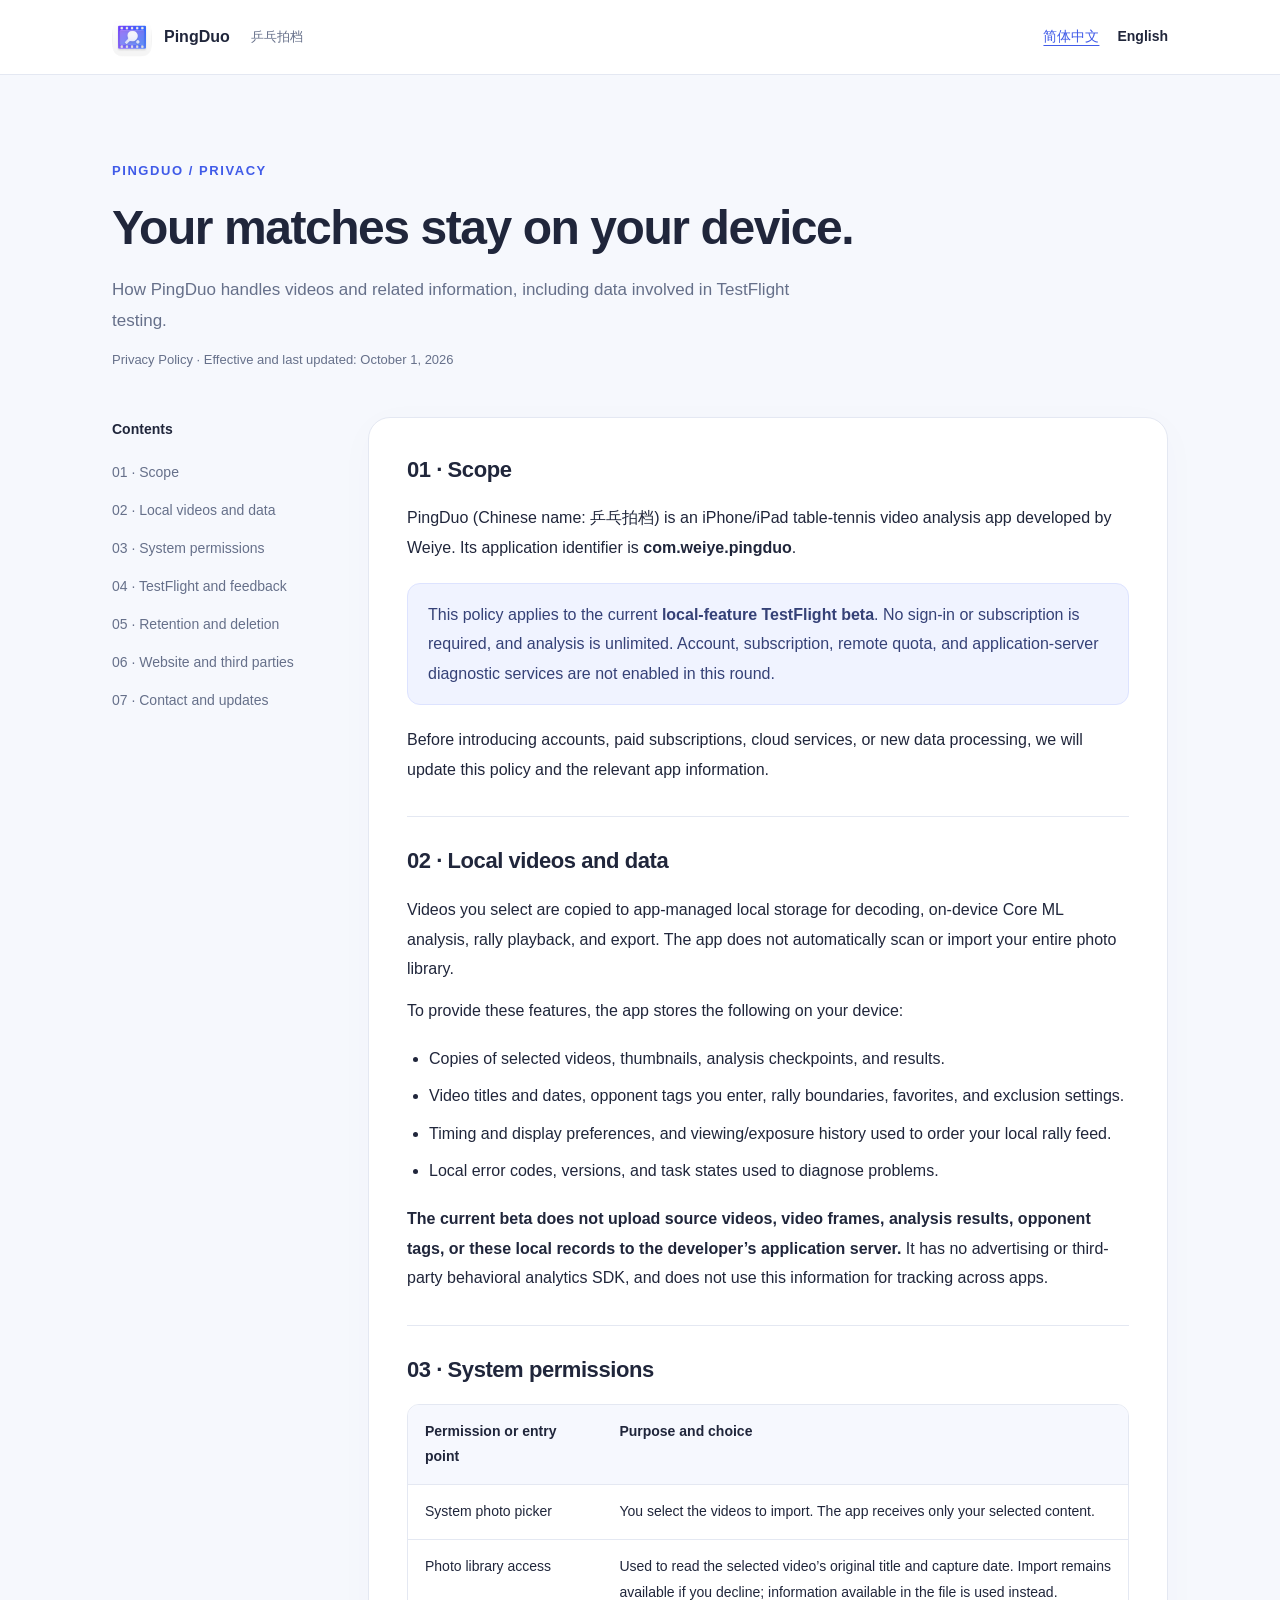
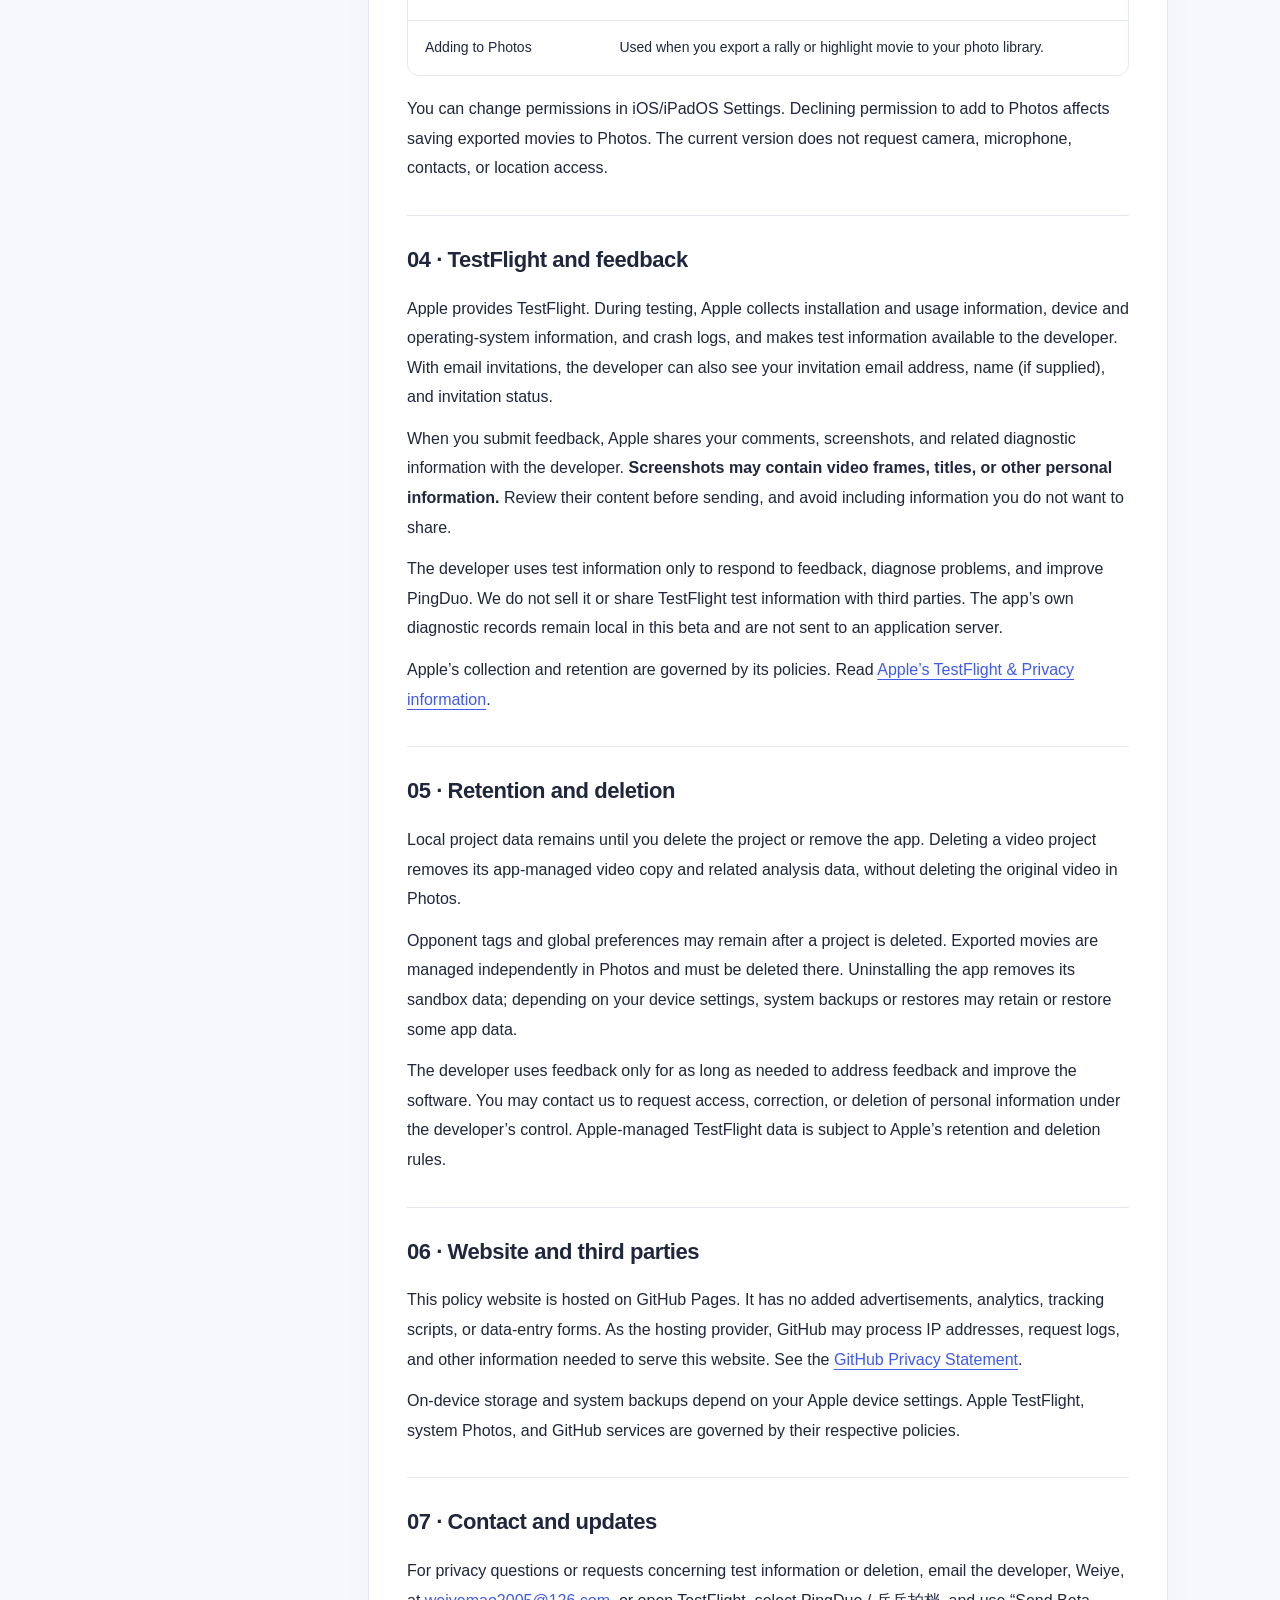
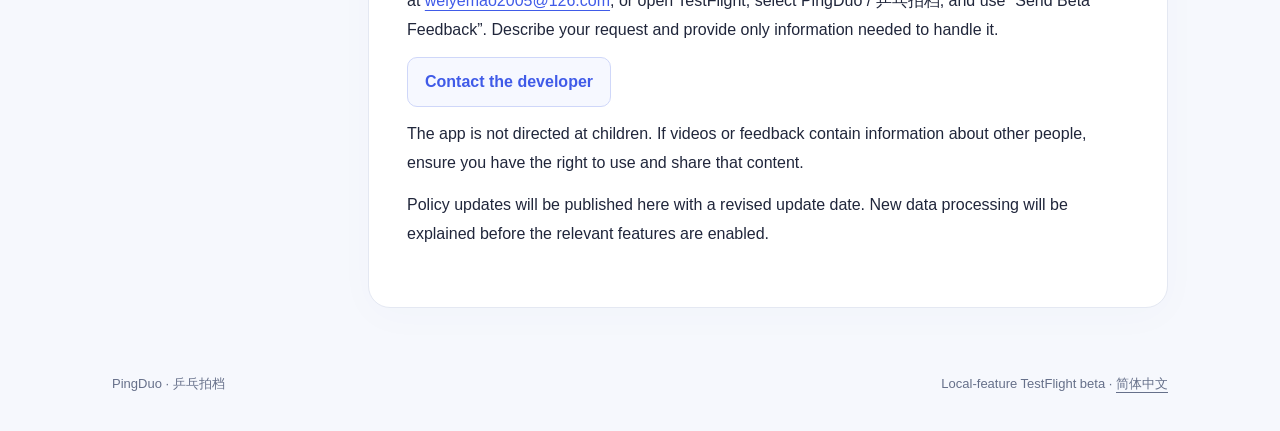
==== en/index.html @ e429b29c "Publish PingDuo privacy policy for the local TestFlight beta" ====
<!doctype html>
<html lang="en">
<head><meta charset="utf-8"><meta name="viewport" content="width=device-width,initial-scale=1"><title>Privacy Policy · PingDuo</title><meta name="description" content="How PingDuo handles local videos, photo permissions, TestFlight feedback, and your data."><link rel="stylesheet" href="../styles.css"><link rel="icon" href="../assets/app-icon.png"><link rel="alternate" hreflang="zh-Hans" href="../"><link rel="alternate" hreflang="en" href="./"></head>
<body>
<header><div class="header-inner"><a class="brand" href="./"><img src="../assets/app-icon.png" alt="" width="40" height="40">PingDuo <small>乒乓拍档</small></a><nav aria-label="Language"><a href="../" lang="zh-Hans">简体中文</a><a href="./" lang="en" aria-current="page">English</a></nav></div></header>
<main><div class="intro"><span class="eyebrow">PINGDUO / PRIVACY</span><h1>Your matches stay on your device.</h1><p>How PingDuo handles videos and related information, including data involved in TestFlight testing.</p><div class="dates">Privacy Policy · Effective and last updated: October 1, 2026</div></div>
<div class="layout"><aside class="contents" aria-label="Contents"><strong>Contents</strong><div><a href="#scope">01 · Scope</a><a href="#local">02 · Local videos and data</a><a href="#permissions">03 · System permissions</a><a href="#testflight">04 · TestFlight and feedback</a><a href="#retention">05 · Retention and deletion</a><a href="#website">06 · Website and third parties</a><a href="#contact">07 · Contact and updates</a></div></aside>
<article aria-label="Privacy policy">
<section id="scope"><h2>01 · Scope</h2><p>PingDuo (Chinese name: 乒乓拍档) is an iPhone/iPad table-tennis video analysis app developed by Weiye. Its application identifier is <strong>com.weiye.pingduo</strong>.</p><div class="note"><p>This policy applies to the current <strong>local-feature TestFlight beta</strong>. No sign-in or subscription is required, and analysis is unlimited. Account, subscription, remote quota, and application-server diagnostic services are not enabled in this round.</p></div><p>Before introducing accounts, paid subscriptions, cloud services, or new data processing, we will update this policy and the relevant app information.</p></section>
<section id="local"><h2>02 · Local videos and data</h2><p>Videos you select are copied to app-managed local storage for decoding, on-device Core ML analysis, rally playback, and export. The app does not automatically scan or import your entire photo library.</p><p>To provide these features, the app stores the following on your device:</p><ul><li>Copies of selected videos, thumbnails, analysis checkpoints, and results.</li><li>Video titles and dates, opponent tags you enter, rally boundaries, favorites, and exclusion settings.</li><li>Timing and display preferences, and viewing/exposure history used to order your local rally feed.</li><li>Local error codes, versions, and task states used to diagnose problems.</li></ul><p><strong>The current beta does not upload source videos, video frames, analysis results, opponent tags, or these local records to the developer’s application server.</strong> It has no advertising or third-party behavioral analytics SDK, and does not use this information for tracking across apps.</p></section>
<section id="permissions"><h2>03 · System permissions</h2><div class="table-wrap"><table><thead><tr><th>Permission or entry point</th><th>Purpose and choice</th></tr></thead><tbody><tr><td>System photo picker</td><td>You select the videos to import. The app receives only your selected content.</td></tr><tr><td>Photo library access</td><td>Used to read the selected video’s original title and capture date. Import remains available if you decline; information available in the file is used instead.</td></tr><tr><td>Adding to Photos</td><td>Used when you export a rally or highlight movie to your photo library.</td></tr></tbody></table></div><p>You can change permissions in iOS/iPadOS Settings. Declining permission to add to Photos affects saving exported movies to Photos. The current version does not request camera, microphone, contacts, or location access.</p></section>
<section id="testflight"><h2>04 · TestFlight and feedback</h2><p>Apple provides TestFlight. During testing, Apple collects installation and usage information, device and operating-system information, and crash logs, and makes test information available to the developer. With email invitations, the developer can also see your invitation email address, name (if supplied), and invitation status.</p><p>When you submit feedback, Apple shares your comments, screenshots, and related diagnostic information with the developer. <strong>Screenshots may contain video frames, titles, or other personal information.</strong> Review their content before sending, and avoid including information you do not want to share.</p><p>The developer uses test information only to respond to feedback, diagnose problems, and improve PingDuo. We do not sell it or share TestFlight test information with third parties. The app’s own diagnostic records remain local in this beta and are not sent to an application server.</p><p>Apple’s collection and retention are governed by its policies. Read <a href="https://www.apple.com/legal/privacy/data/en/test-flight/">Apple’s TestFlight &amp; Privacy information</a>.</p></section>
<section id="retention"><h2>05 · Retention and deletion</h2><p>Local project data remains until you delete the project or remove the app. Deleting a video project removes its app-managed video copy and related analysis data, without deleting the original video in Photos.</p><p>Opponent tags and global preferences may remain after a project is deleted. Exported movies are managed independently in Photos and must be deleted there. Uninstalling the app removes its sandbox data; depending on your device settings, system backups or restores may retain or restore some app data.</p><p>The developer uses feedback only for as long as needed to address feedback and improve the software. You may contact us to request access, correction, or deletion of personal information under the developer’s control. Apple-managed TestFlight data is subject to Apple’s retention and deletion rules.</p></section>
<section id="website"><h2>06 · Website and third parties</h2><p>This policy website is hosted on GitHub Pages. It has no added advertisements, analytics, tracking scripts, or data-entry forms. As the hosting provider, GitHub may process IP addresses, request logs, and other information needed to serve this website. See the <a href="https://docs.github.com/en/site-policy/privacy-policies/github-general-privacy-statement">GitHub Privacy Statement</a>.</p><p>On-device storage and system backups depend on your Apple device settings. Apple TestFlight, system Photos, and GitHub services are governed by their respective policies.</p></section>
<section id="contact"><h2>07 · Contact and updates</h2><p>For privacy questions or requests concerning test information or deletion, email the developer, Weiye, at <a href="mailto:weiyemao2005@126.com">weiyemao2005@126.com</a>, or open TestFlight, select PingDuo / 乒乓拍档, and use “Send Beta Feedback”. Describe your request and provide only information needed to handle it.</p><a class="contact" href="mailto:weiyemao2005@126.com">Contact the developer</a><p>The app is not directed at children. If videos or feedback contain information about other people, ensure you have the right to use and share that content.</p><p>Policy updates will be published here with a revised update date. New data processing will be explained before the relevant features are enabled.</p></section>
</article></div></main>
<footer><span>PingDuo · 乒乓拍档</span><span>Local-feature TestFlight beta · <a href="../">简体中文</a></span></footer>
</body></html>
---- styles.css ----
:root{color-scheme:light;--ink:#20263b;--muted:#66708a;--line:#e4e8f2;--blue:#405be8;--purple:#7948e7;--paper:#fff;--bg:#f6f8fd}
*{box-sizing:border-box}html{scroll-behavior:smooth;scroll-padding-top:100px}body{margin:0;color:var(--ink);background:var(--bg);font:16px/1.85 -apple-system,BlinkMacSystemFont,"Segoe UI","PingFang SC","Microsoft YaHei",sans-serif}a{color:var(--blue);text-underline-offset:4px}a:hover{color:var(--purple)}a:focus-visible{outline:3px solid #8b9cff;outline-offset:5px;border-radius:3px}header{background:#ffffffeb;border-bottom:1px solid var(--line);position:sticky;top:0;z-index:2;backdrop-filter:blur(14px)}.header-inner{max-width:1120px;margin:auto;padding:17px 32px;display:flex;justify-content:space-between;align-items:center;gap:20px}.brand{display:flex;align-items:center;gap:12px;color:var(--ink);text-decoration:none;font-weight:700}.brand img{width:40px;height:40px;border-radius:10px}.brand small{font-weight:500;color:var(--muted);margin-left:9px}nav{display:flex;gap:18px;font-size:14px}nav [aria-current]{font-weight:700;color:var(--ink);text-decoration:none}main{max-width:1120px;margin:auto;padding:48px 32px 64px}.intro{padding:32px 0 44px;max-width:820px}.eyebrow{color:var(--blue);font-weight:650;font-size:13px;letter-spacing:.12em}.intro h1{font-size:clamp(32px,5vw,48px);line-height:1.25;letter-spacing:-.03em;margin:13px 0 16px}.intro p{color:var(--muted);max-width:680px;font-size:17px}.dates{font-size:13px;color:var(--muted)}.layout{display:grid;grid-template-columns:210px minmax(0,1fr);gap:46px;align-items:start}.contents{position:sticky;top:105px;font-size:14px}.contents strong{display:block;margin-bottom:12px}.contents a{display:block;color:var(--muted);text-decoration:none;padding:6px 0}.contents a:hover{color:var(--blue)}article{background:var(--paper);border:1px solid var(--line);border-radius:22px;padding:8px 38px 26px;box-shadow:0 8px 40px #2d427306}section{padding:29px 0 20px;border-bottom:1px solid var(--line)}section:last-child{border-bottom:0}h2{font-size:22px;line-height:1.4;letter-spacing:-.02em;margin:0 0 18px}p{margin:12px 0}ul{padding-left:22px;margin:14px 0}li{padding:4px 0}strong{font-weight:650}.note{background:#f0f3ff;border:1px solid #dde3ff;border-radius:13px;padding:16px 20px;margin:20px 0;color:#354177}.note p{margin:0}.table-wrap{overflow:auto;border:1px solid var(--line);border-radius:12px;margin:18px 0}table{width:100%;border-collapse:collapse;font-size:14px;min-width:440px}th,td{text-align:left;padding:14px 17px;vertical-align:top;border-bottom:1px solid var(--line)}th{background:#f6f8fe;font-weight:650}tr:last-child td{border-bottom:0}th:first-child,td:first-child{width:27%}.subtle{color:var(--muted);font-size:14px}.contact{display:inline-block;text-decoration:none;border:1px solid #cfd7f9;padding:9px 17px;border-radius:10px;font-weight:600;background:#f6f8ff}footer{max-width:1120px;margin:auto;padding:0 32px 35px;font-size:13px;color:var(--muted);display:flex;justify-content:space-between;gap:16px}footer a{color:var(--muted)}@media(max-width:800px){.layout{grid-template-columns:1fr;gap:22px}.contents{position:static;border-top:1px solid var(--line);padding-top:18px}.contents div{display:flex;flex-wrap:wrap;gap:2px 20px}.contents a{font-size:13px}.intro{padding:13px 0 26px}main{padding-top:30px}article{padding:4px 25px 20px}}@media(max-width:480px){.header-inner{padding:13px 20px}.brand{gap:9px;font-size:15px}.brand small{display:none}.brand img{width:34px;height:34px}nav{gap:12px;font-size:13px}main{padding:28px 20px 40px}article{border-radius:16px;padding:2px 20px 20px}h2{font-size:20px}.intro p{font-size:16px}.note{padding:14px 16px}footer{padding:0 20px 30px;flex-direction:column;gap:4px}}@media(prefers-reduced-motion:reduce){html{scroll-behavior:auto}}
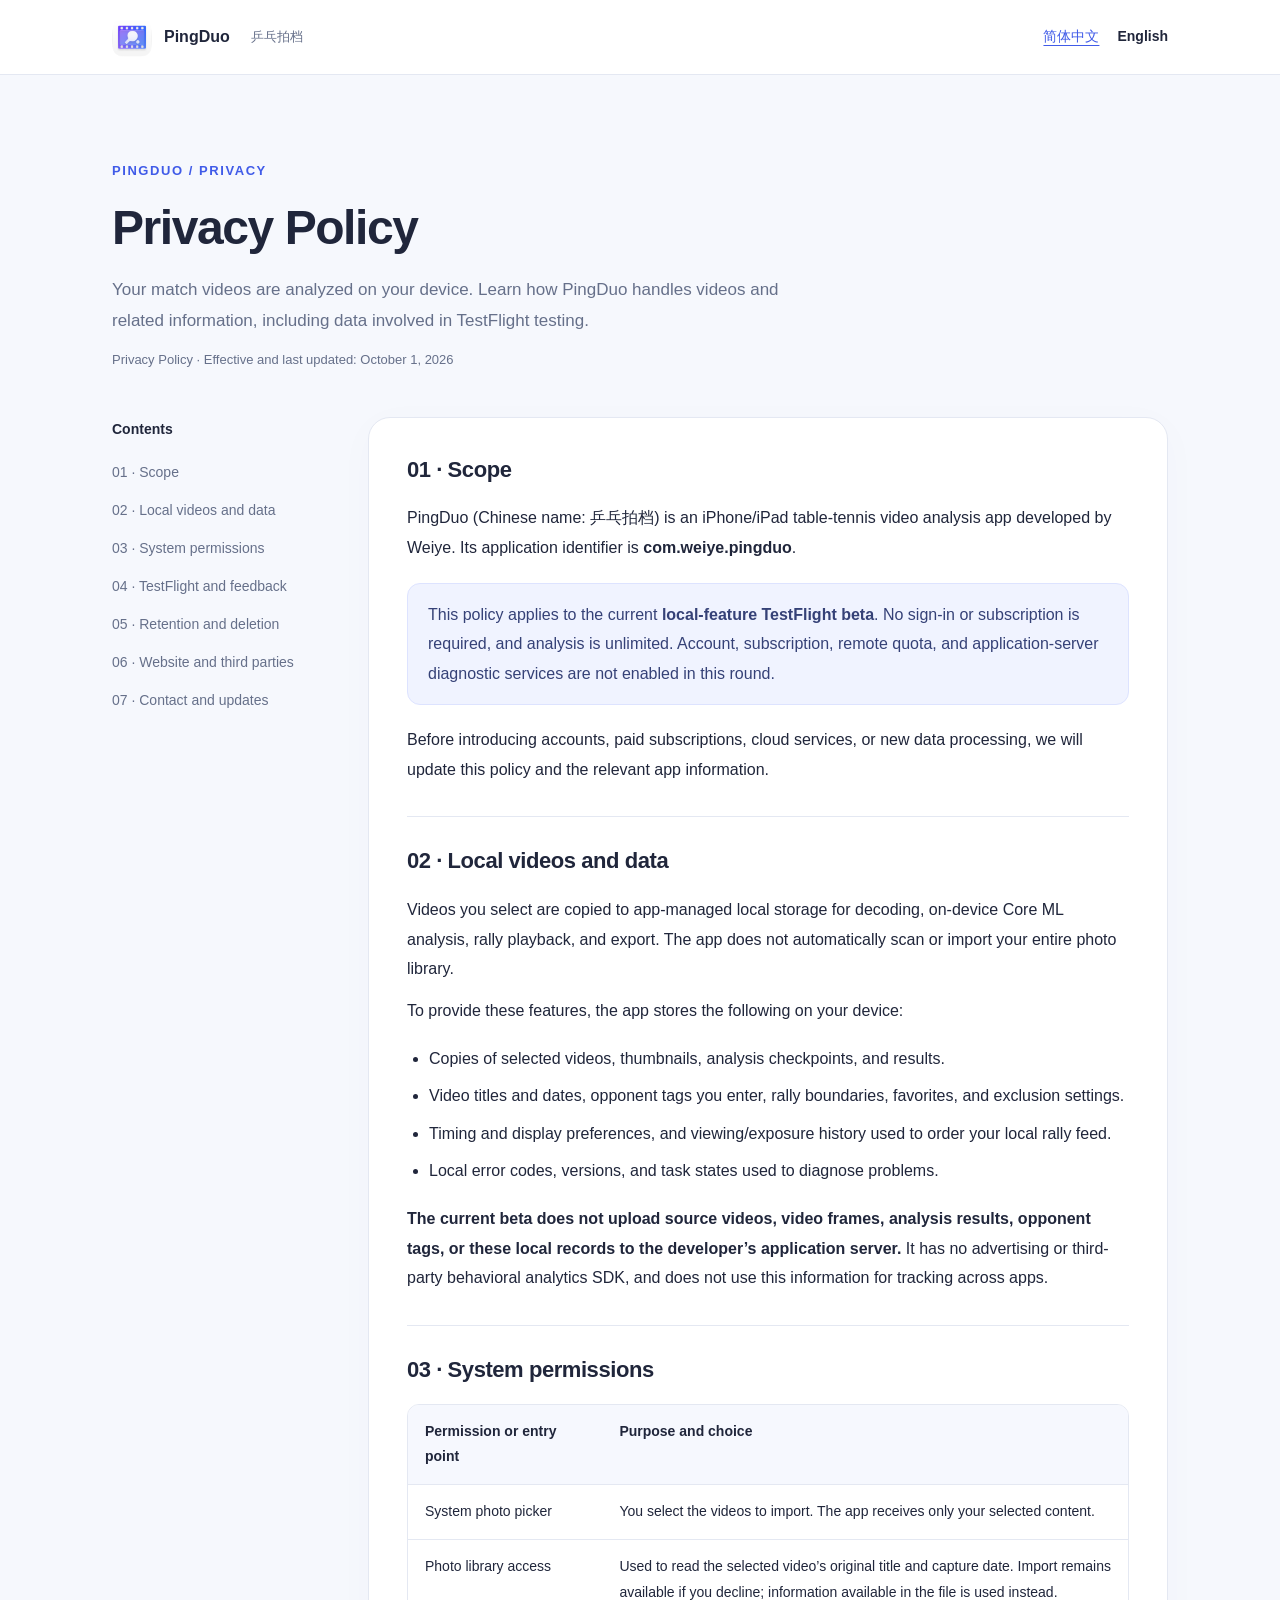
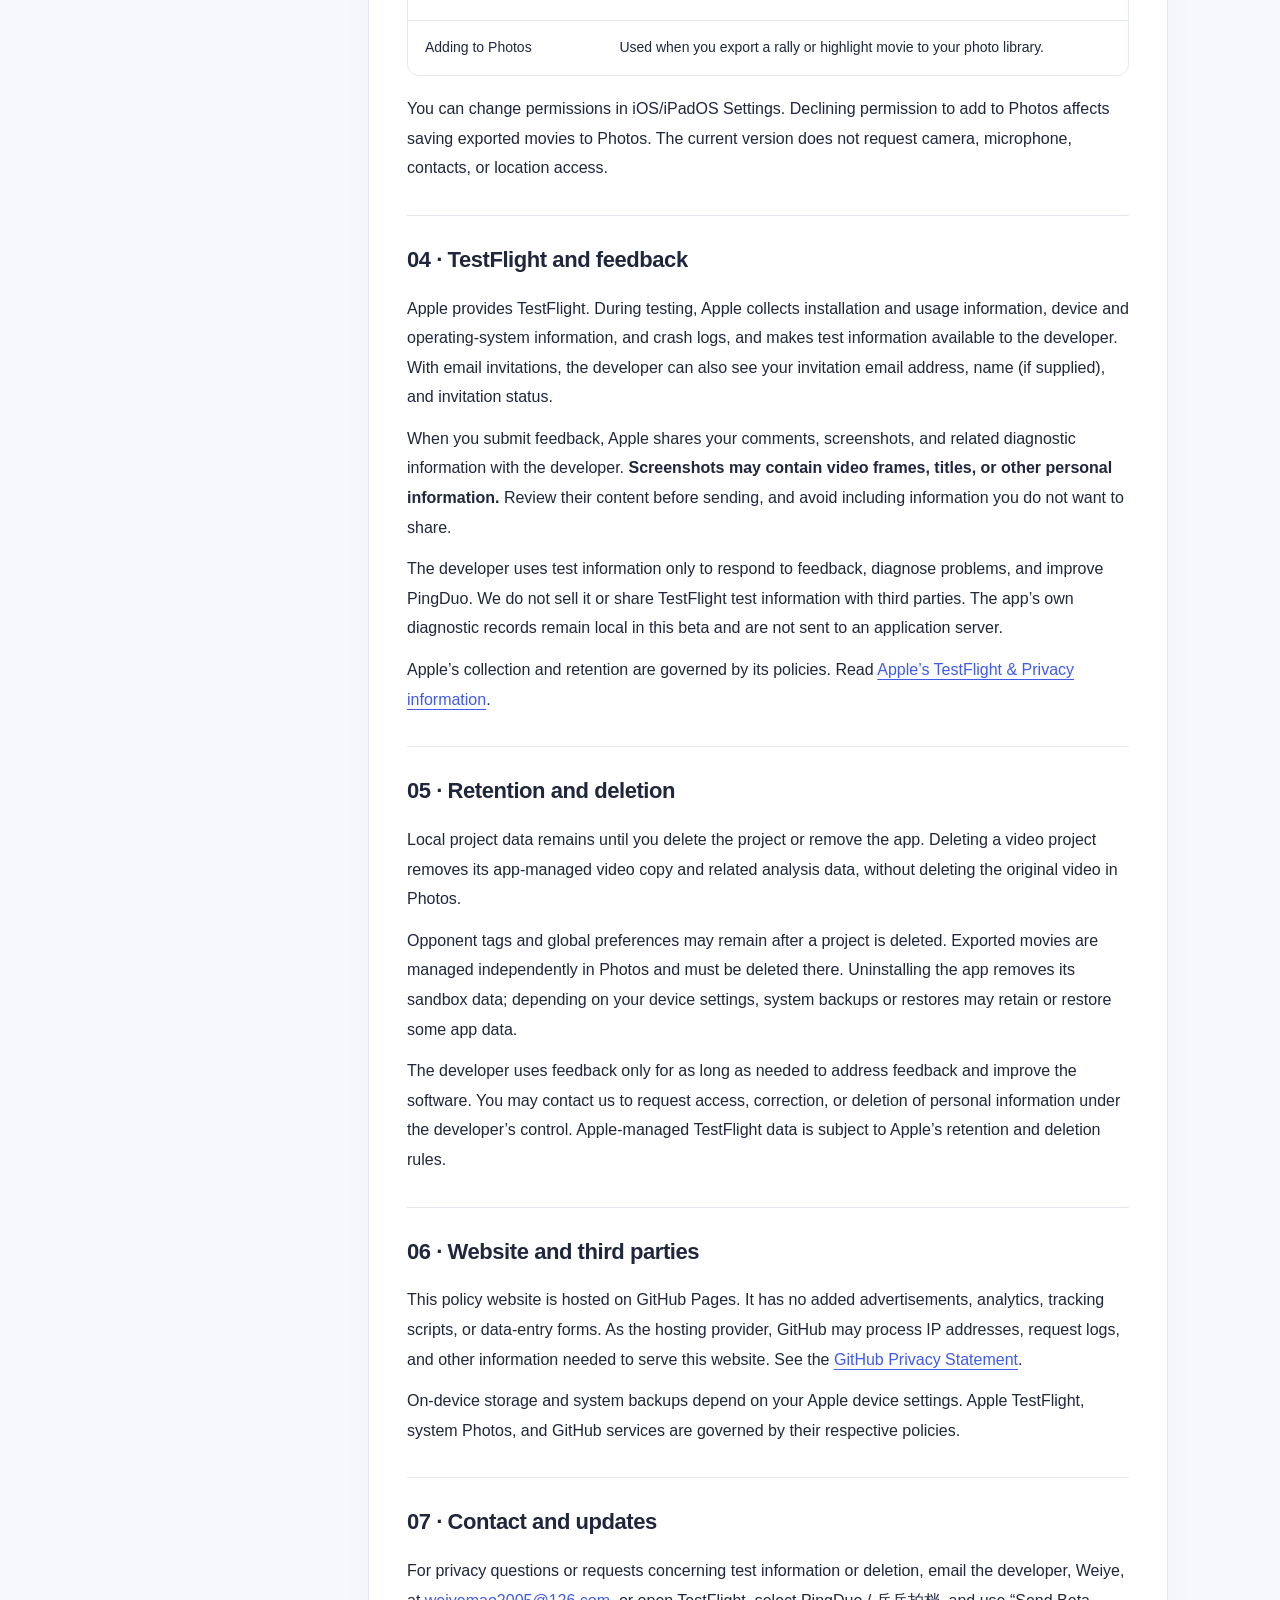
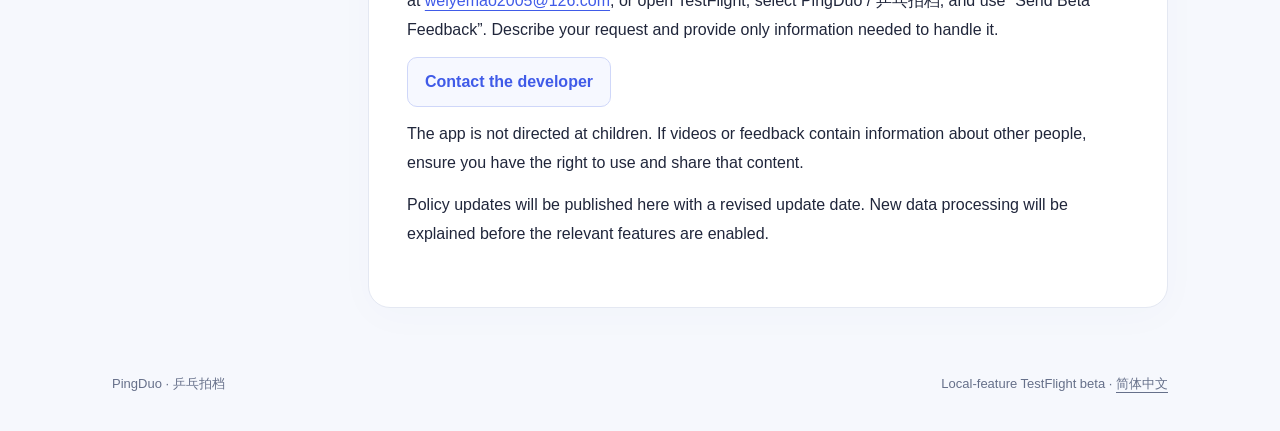
==== commit 717d3f0c: "Make privacy policy headings explicit in both languages" ====
--- a/en/index.html
+++ b/en/index.html
@@ -3,7 +3,7 @@
 <head><meta charset="utf-8"><meta name="viewport" content="width=device-width,initial-scale=1"><title>Privacy Policy · PingDuo</title><meta name="description" content="How PingDuo handles local videos, photo permissions, TestFlight feedback, and your data."><link rel="stylesheet" href="../styles.css"><link rel="icon" href="../assets/app-icon.png"><link rel="alternate" hreflang="zh-Hans" href="../"><link rel="alternate" hreflang="en" href="./"></head>
 <body>
 <header><div class="header-inner"><a class="brand" href="./"><img src="../assets/app-icon.png" alt="" width="40" height="40">PingDuo <small>乒乓拍档</small></a><nav aria-label="Language"><a href="../" lang="zh-Hans">简体中文</a><a href="./" lang="en" aria-current="page">English</a></nav></div></header>
-<main><div class="intro"><span class="eyebrow">PINGDUO / PRIVACY</span><h1>Your matches stay on your device.</h1><p>How PingDuo handles videos and related information, including data involved in TestFlight testing.</p><div class="dates">Privacy Policy · Effective and last updated: October 1, 2026</div></div>
+<main><div class="intro"><span class="eyebrow">PINGDUO / PRIVACY</span><h1>Privacy Policy</h1><p>Your match videos are analyzed on your device. Learn how PingDuo handles videos and related information, including data involved in TestFlight testing.</p><div class="dates">Privacy Policy · Effective and last updated: October 1, 2026</div></div>
 <div class="layout"><aside class="contents" aria-label="Contents"><strong>Contents</strong><div><a href="#scope">01 · Scope</a><a href="#local">02 · Local videos and data</a><a href="#permissions">03 · System permissions</a><a href="#testflight">04 · TestFlight and feedback</a><a href="#retention">05 · Retention and deletion</a><a href="#website">06 · Website and third parties</a><a href="#contact">07 · Contact and updates</a></div></aside>
 <article aria-label="Privacy policy">
 <section id="scope"><h2>01 · Scope</h2><p>PingDuo (Chinese name: 乒乓拍档) is an iPhone/iPad table-tennis video analysis app developed by Weiye. Its application identifier is <strong>com.weiye.pingduo</strong>.</p><div class="note"><p>This policy applies to the current <strong>local-feature TestFlight beta</strong>. No sign-in or subscription is required, and analysis is unlimited. Account, subscription, remote quota, and application-server diagnostic services are not enabled in this round.</p></div><p>Before introducing accounts, paid subscriptions, cloud services, or new data processing, we will update this policy and the relevant app information.</p></section>
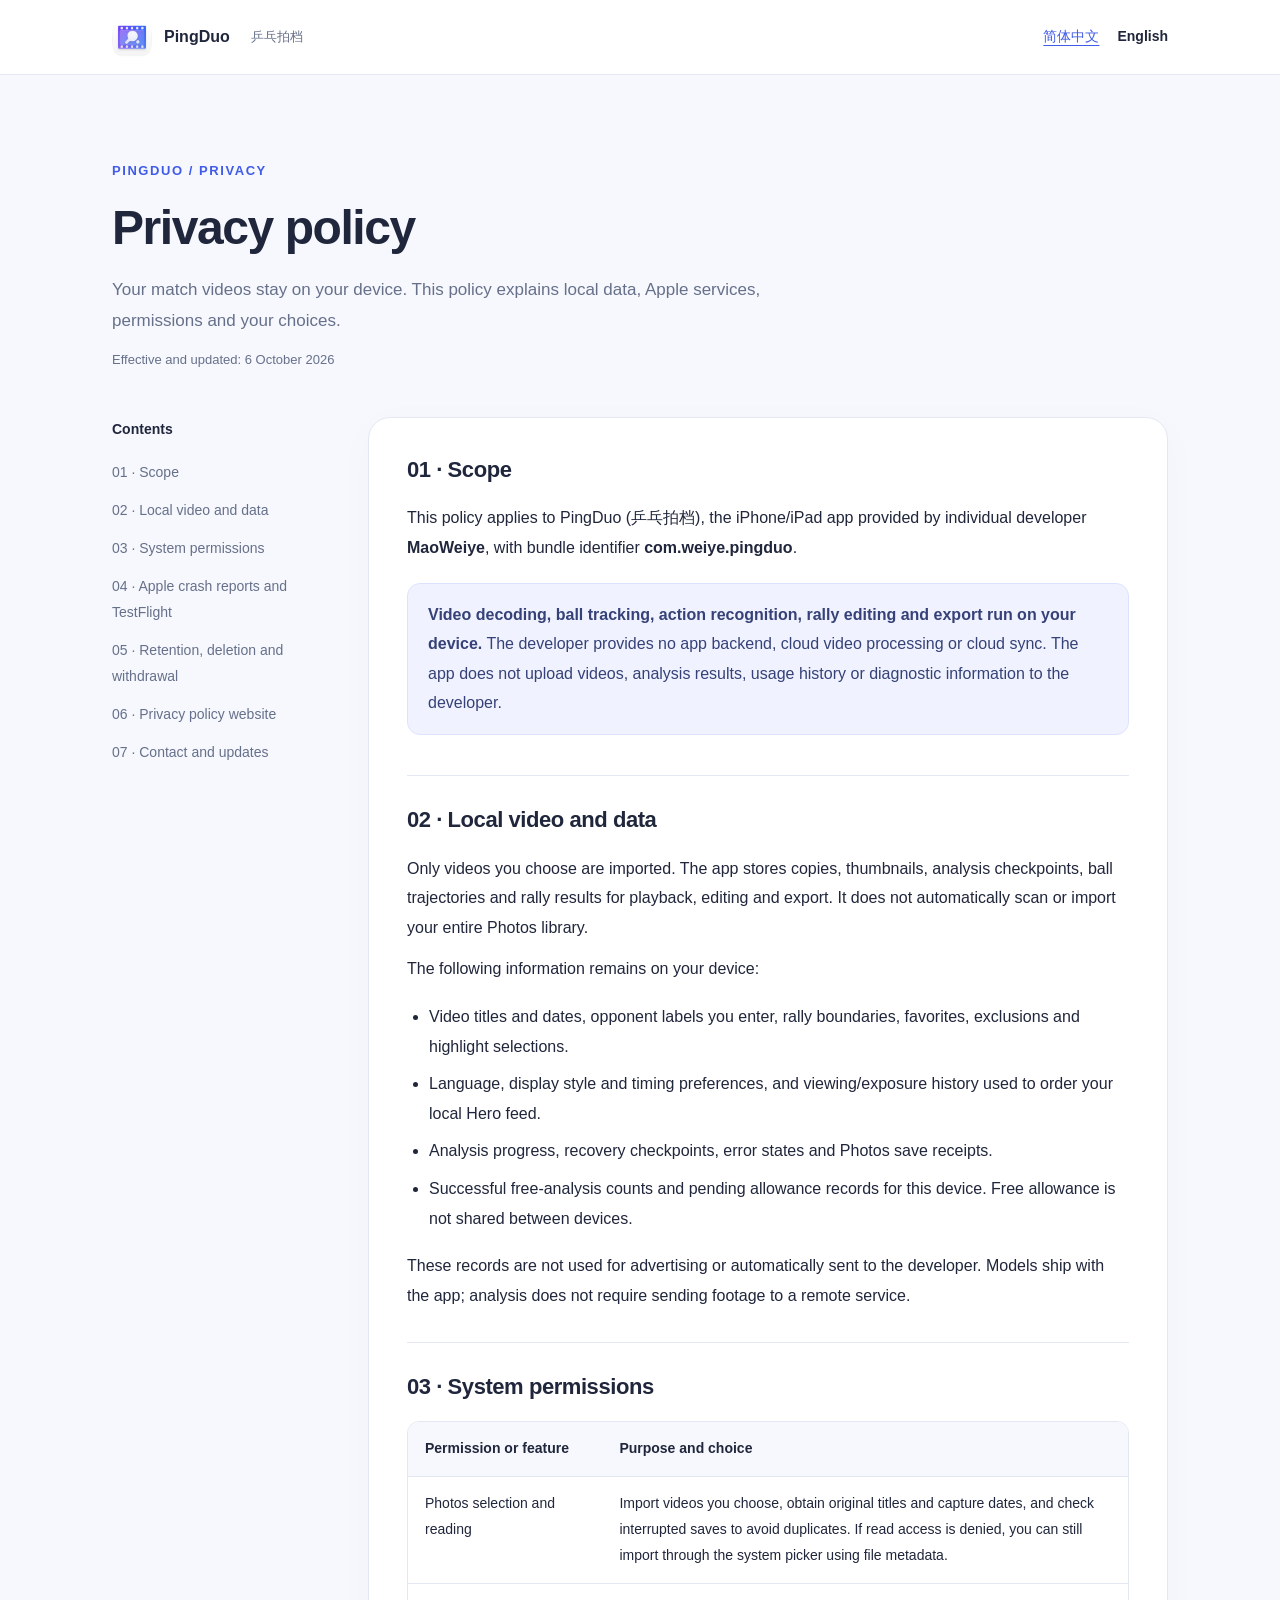
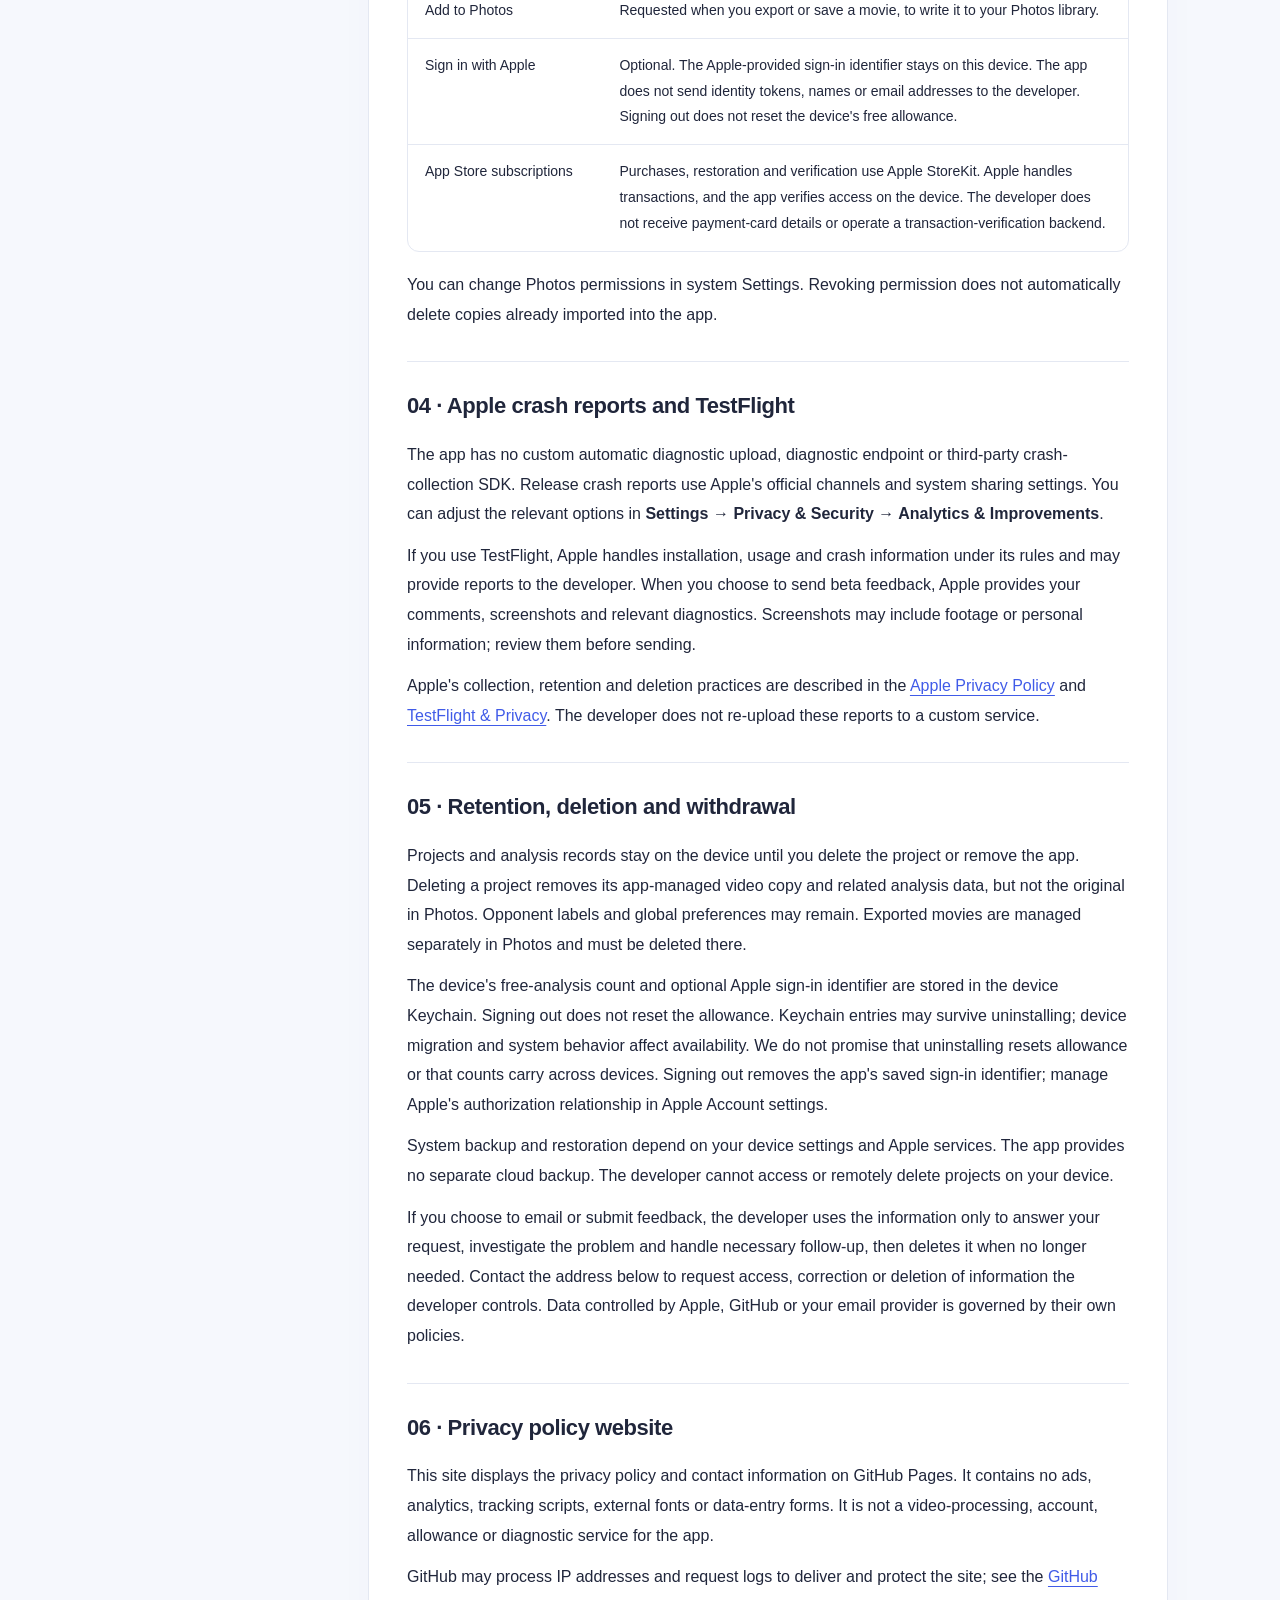
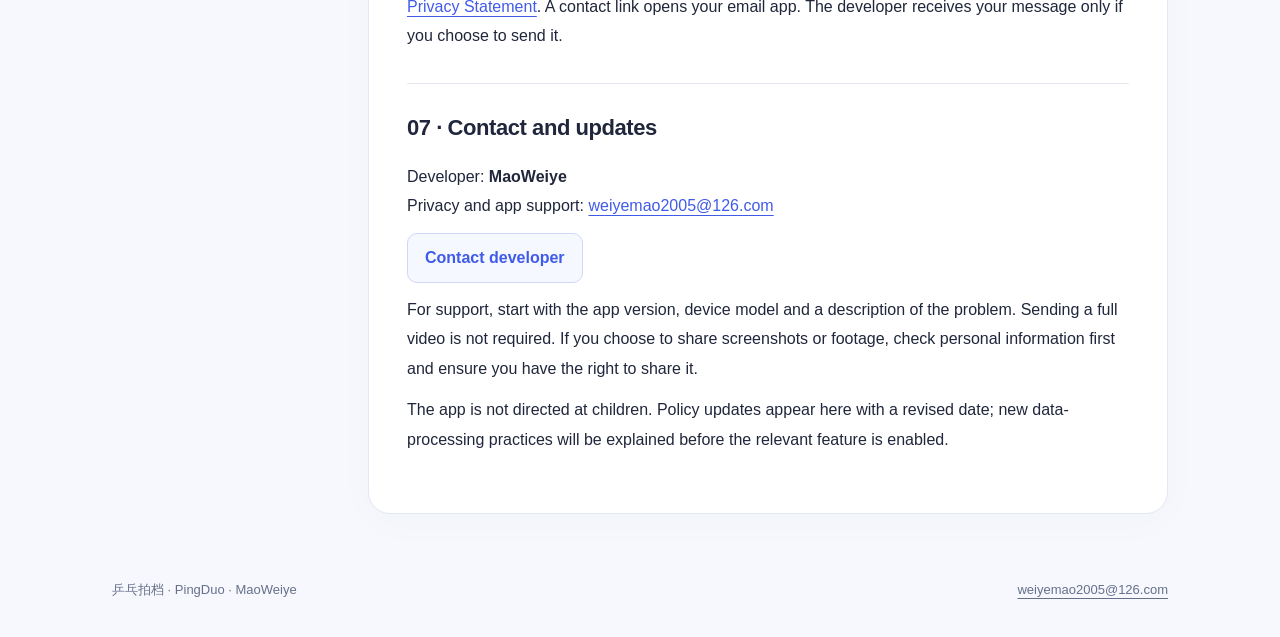
==== commit f8ee98f5: "Publish local-only privacy policy and developer contact" ====
--- a/en/index.html
+++ b/en/index.html
@@ -1,18 +1 @@
-<!doctype html>
-<html lang="en">
-<head><meta charset="utf-8"><meta name="viewport" content="width=device-width,initial-scale=1"><title>Privacy Policy · PingDuo</title><meta name="description" content="How PingDuo handles local videos, photo permissions, TestFlight feedback, and your data."><link rel="stylesheet" href="../styles.css"><link rel="icon" href="../assets/app-icon.png"><link rel="alternate" hreflang="zh-Hans" href="../"><link rel="alternate" hreflang="en" href="./"></head>
-<body>
-<header><div class="header-inner"><a class="brand" href="./"><img src="../assets/app-icon.png" alt="" width="40" height="40">PingDuo <small>乒乓拍档</small></a><nav aria-label="Language"><a href="../" lang="zh-Hans">简体中文</a><a href="./" lang="en" aria-current="page">English</a></nav></div></header>
-<main><div class="intro"><span class="eyebrow">PINGDUO / PRIVACY</span><h1>Privacy Policy</h1><p>Your match videos are analyzed on your device. Learn how PingDuo handles videos and related information, including data involved in TestFlight testing.</p><div class="dates">Privacy Policy · Effective and last updated: October 1, 2026</div></div>
-<div class="layout"><aside class="contents" aria-label="Contents"><strong>Contents</strong><div><a href="#scope">01 · Scope</a><a href="#local">02 · Local videos and data</a><a href="#permissions">03 · System permissions</a><a href="#testflight">04 · TestFlight and feedback</a><a href="#retention">05 · Retention and deletion</a><a href="#website">06 · Website and third parties</a><a href="#contact">07 · Contact and updates</a></div></aside>
-<article aria-label="Privacy policy">
-<section id="scope"><h2>01 · Scope</h2><p>PingDuo (Chinese name: 乒乓拍档) is an iPhone/iPad table-tennis video analysis app developed by Weiye. Its application identifier is <strong>com.weiye.pingduo</strong>.</p><div class="note"><p>This policy applies to the current <strong>local-feature TestFlight beta</strong>. No sign-in or subscription is required, and analysis is unlimited. Account, subscription, remote quota, and application-server diagnostic services are not enabled in this round.</p></div><p>Before introducing accounts, paid subscriptions, cloud services, or new data processing, we will update this policy and the relevant app information.</p></section>
-<section id="local"><h2>02 · Local videos and data</h2><p>Videos you select are copied to app-managed local storage for decoding, on-device Core ML analysis, rally playback, and export. The app does not automatically scan or import your entire photo library.</p><p>To provide these features, the app stores the following on your device:</p><ul><li>Copies of selected videos, thumbnails, analysis checkpoints, and results.</li><li>Video titles and dates, opponent tags you enter, rally boundaries, favorites, and exclusion settings.</li><li>Timing and display preferences, and viewing/exposure history used to order your local rally feed.</li><li>Local error codes, versions, and task states used to diagnose problems.</li></ul><p><strong>The current beta does not upload source videos, video frames, analysis results, opponent tags, or these local records to the developer’s application server.</strong> It has no advertising or third-party behavioral analytics SDK, and does not use this information for tracking across apps.</p></section>
-<section id="permissions"><h2>03 · System permissions</h2><div class="table-wrap"><table><thead><tr><th>Permission or entry point</th><th>Purpose and choice</th></tr></thead><tbody><tr><td>System photo picker</td><td>You select the videos to import. The app receives only your selected content.</td></tr><tr><td>Photo library access</td><td>Used to read the selected video’s original title and capture date. Import remains available if you decline; information available in the file is used instead.</td></tr><tr><td>Adding to Photos</td><td>Used when you export a rally or highlight movie to your photo library.</td></tr></tbody></table></div><p>You can change permissions in iOS/iPadOS Settings. Declining permission to add to Photos affects saving exported movies to Photos. The current version does not request camera, microphone, contacts, or location access.</p></section>
-<section id="testflight"><h2>04 · TestFlight and feedback</h2><p>Apple provides TestFlight. During testing, Apple collects installation and usage information, device and operating-system information, and crash logs, and makes test information available to the developer. With email invitations, the developer can also see your invitation email address, name (if supplied), and invitation status.</p><p>When you submit feedback, Apple shares your comments, screenshots, and related diagnostic information with the developer. <strong>Screenshots may contain video frames, titles, or other personal information.</strong> Review their content before sending, and avoid including information you do not want to share.</p><p>The developer uses test information only to respond to feedback, diagnose problems, and improve PingDuo. We do not sell it or share TestFlight test information with third parties. The app’s own diagnostic records remain local in this beta and are not sent to an application server.</p><p>Apple’s collection and retention are governed by its policies. Read <a href="https://www.apple.com/legal/privacy/data/en/test-flight/">Apple’s TestFlight &amp; Privacy information</a>.</p></section>
-<section id="retention"><h2>05 · Retention and deletion</h2><p>Local project data remains until you delete the project or remove the app. Deleting a video project removes its app-managed video copy and related analysis data, without deleting the original video in Photos.</p><p>Opponent tags and global preferences may remain after a project is deleted. Exported movies are managed independently in Photos and must be deleted there. Uninstalling the app removes its sandbox data; depending on your device settings, system backups or restores may retain or restore some app data.</p><p>The developer uses feedback only for as long as needed to address feedback and improve the software. You may contact us to request access, correction, or deletion of personal information under the developer’s control. Apple-managed TestFlight data is subject to Apple’s retention and deletion rules.</p></section>
-<section id="website"><h2>06 · Website and third parties</h2><p>This policy website is hosted on GitHub Pages. It has no added advertisements, analytics, tracking scripts, or data-entry forms. As the hosting provider, GitHub may process IP addresses, request logs, and other information needed to serve this website. See the <a href="https://docs.github.com/en/site-policy/privacy-policies/github-general-privacy-statement">GitHub Privacy Statement</a>.</p><p>On-device storage and system backups depend on your Apple device settings. Apple TestFlight, system Photos, and GitHub services are governed by their respective policies.</p></section>
-<section id="contact"><h2>07 · Contact and updates</h2><p>For privacy questions or requests concerning test information or deletion, email the developer, Weiye, at <a href="mailto:weiyemao2005@126.com">weiyemao2005@126.com</a>, or open TestFlight, select PingDuo / 乒乓拍档, and use “Send Beta Feedback”. Describe your request and provide only information needed to handle it.</p><a class="contact" href="mailto:weiyemao2005@126.com">Contact the developer</a><p>The app is not directed at children. If videos or feedback contain information about other people, ensure you have the right to use and share that content.</p><p>Policy updates will be published here with a revised update date. New data processing will be explained before the relevant features are enabled.</p></section>
-</article></div></main>
-<footer><span>PingDuo · 乒乓拍档</span><span>Local-feature TestFlight beta · <a href="../">简体中文</a></span></footer>
-</body></html>
+<!doctype html><html lang="en"><head><meta charset="utf-8"><meta name="viewport" content="width=device-width,initial-scale=1"><title>Privacy policy · PingDuo</title><meta name="description" content="Your match videos stay on your device. This policy explains local data, Apple services, permissions and your choices."><link rel="stylesheet" href="../styles.css?v=20261006"><link rel="icon" href="../assets/app-icon.png"><link rel="alternate" hreflang="en" href="../en/"><link rel="alternate" hreflang="zh-Hans" href="../"></head><body><header><div class="header-inner"><a class="brand" href="../"><img src="../assets/app-icon.png" alt="" width="40" height="40">PingDuo<small>乒乓拍档</small></a><nav aria-label="Language"><a href="../" lang="zh-Hans" >简体中文</a><a href="../en/" lang="en" aria-current="page">English</a></nav></div></header><main><div class="intro"><span class="eyebrow">PINGDUO / PRIVACY</span><h1>Privacy policy</h1><p>Your match videos stay on your device. This policy explains local data, Apple services, permissions and your choices.</p><div class="dates">Effective and updated: 6 October 2026</div></div><div class="layout"><aside class="contents" aria-label="Contents"><strong>Contents</strong><div><a href="#scope">01 · Scope</a><a href="#local">02 · Local video and data</a><a href="#permissions">03 · System permissions</a><a href="#apple">04 · Apple crash reports and TestFlight</a><a href="#retention">05 · Retention, deletion and withdrawal</a><a href="#website">06 · Privacy policy website</a><a href="#contact">07 · Contact and updates</a></div></aside><article aria-label="Privacy policy"><section id="scope"><h2>01 · Scope</h2><p>This policy applies to PingDuo (乒乓拍档), the iPhone/iPad app provided by individual developer <strong>MaoWeiye</strong>, with bundle identifier <strong>com.weiye.pingduo</strong>.</p><div class="note"><p><strong>Video decoding, ball tracking, action recognition, rally editing and export run on your device.</strong> The developer provides no app backend, cloud video processing or cloud sync. The app does not upload videos, analysis results, usage history or diagnostic information to the developer.</p></div></section><section id="local"><h2>02 · Local video and data</h2><p>Only videos you choose are imported. The app stores copies, thumbnails, analysis checkpoints, ball trajectories and rally results for playback, editing and export. It does not automatically scan or import your entire Photos library.</p><p>The following information remains on your device:</p><ul><li>Video titles and dates, opponent labels you enter, rally boundaries, favorites, exclusions and highlight selections.</li><li>Language, display style and timing preferences, and viewing/exposure history used to order your local Hero feed.</li><li>Analysis progress, recovery checkpoints, error states and Photos save receipts.</li><li>Successful free-analysis counts and pending allowance records for this device. Free allowance is not shared between devices.</li></ul><p>These records are not used for advertising or automatically sent to the developer. Models ship with the app; analysis does not require sending footage to a remote service.</p></section><section id="permissions"><h2>03 · System permissions</h2><div class="table-wrap"><table><thead><tr><th>Permission or feature</th><th>Purpose and choice</th></tr></thead><tbody><tr><td>Photos selection and reading</td><td>Import videos you choose, obtain original titles and capture dates, and check interrupted saves to avoid duplicates. If read access is denied, you can still import through the system picker using file metadata.</td></tr><tr><td>Add to Photos</td><td>Requested when you export or save a movie, to write it to your Photos library.</td></tr><tr><td>Sign in with Apple</td><td>Optional. The Apple-provided sign-in identifier stays on this device. The app does not send identity tokens, names or email addresses to the developer. Signing out does not reset the device's free allowance.</td></tr><tr><td>App Store subscriptions</td><td>Purchases, restoration and verification use Apple StoreKit. Apple handles transactions, and the app verifies access on the device. The developer does not receive payment-card details or operate a transaction-verification backend.</td></tr></tbody></table></div><p>You can change Photos permissions in system Settings. Revoking permission does not automatically delete copies already imported into the app.</p></section><section id="apple"><h2>04 · Apple crash reports and TestFlight</h2><p>The app has no custom automatic diagnostic upload, diagnostic endpoint or third-party crash-collection SDK. Release crash reports use Apple's official channels and system sharing settings. You can adjust the relevant options in <strong>Settings → Privacy &amp; Security → Analytics &amp; Improvements</strong>.</p><p>If you use TestFlight, Apple handles installation, usage and crash information under its rules and may provide reports to the developer. When you choose to send beta feedback, Apple provides your comments, screenshots and relevant diagnostics. Screenshots may include footage or personal information; review them before sending.</p><p>Apple's collection, retention and deletion practices are described in the <a href="https://www.apple.com/legal/privacy/">Apple Privacy Policy</a> and <a href="https://www.apple.com/legal/privacy/data/en/test-flight/">TestFlight &amp; Privacy</a>. The developer does not re-upload these reports to a custom service.</p></section><section id="retention"><h2>05 · Retention, deletion and withdrawal</h2><p>Projects and analysis records stay on the device until you delete the project or remove the app. Deleting a project removes its app-managed video copy and related analysis data, but not the original in Photos. Opponent labels and global preferences may remain. Exported movies are managed separately in Photos and must be deleted there.</p><p>The device's free-analysis count and optional Apple sign-in identifier are stored in the device Keychain. Signing out does not reset the allowance. Keychain entries may survive uninstalling; device migration and system behavior affect availability. We do not promise that uninstalling resets allowance or that counts carry across devices. Signing out removes the app's saved sign-in identifier; manage Apple's authorization relationship in Apple Account settings.</p><p>System backup and restoration depend on your device settings and Apple services. The app provides no separate cloud backup. The developer cannot access or remotely delete projects on your device.</p><p>If you choose to email or submit feedback, the developer uses the information only to answer your request, investigate the problem and handle necessary follow-up, then deletes it when no longer needed. Contact the address below to request access, correction or deletion of information the developer controls. Data controlled by Apple, GitHub or your email provider is governed by their own policies.</p></section><section id="website"><h2>06 · Privacy policy website</h2><p>This site displays the privacy policy and contact information on GitHub Pages. It contains no ads, analytics, tracking scripts, external fonts or data-entry forms. It is not a video-processing, account, allowance or diagnostic service for the app.</p><p>GitHub may process IP addresses and request logs to deliver and protect the site; see the <a href="https://docs.github.com/en/site-policy/privacy-policies/github-general-privacy-statement">GitHub Privacy Statement</a>. A contact link opens your email app. The developer receives your message only if you choose to send it.</p></section><section id="contact"><h2>07 · Contact and updates</h2><p>Developer: <strong>MaoWeiye</strong><br>Privacy and app support: <a href="mailto:weiyemao2005@126.com">weiyemao2005@126.com</a></p><a class="contact" href="mailto:weiyemao2005@126.com">Contact developer</a><p>For support, start with the app version, device model and a description of the problem. Sending a full video is not required. If you choose to share screenshots or footage, check personal information first and ensure you have the right to share it.</p><p>The app is not directed at children. Policy updates appear here with a revised date; new data-processing practices will be explained before the relevant feature is enabled.</p></section></article></div></main><footer><span>乒乓拍档 · PingDuo · MaoWeiye</span><span><a href="mailto:weiyemao2005@126.com">weiyemao2005@126.com</a></span></footer></body></html>
--- a/styles.css
+++ b/styles.css
@@ -1,2 +1,2 @@
 :root{color-scheme:light;--ink:#20263b;--muted:#66708a;--line:#e4e8f2;--blue:#405be8;--purple:#7948e7;--paper:#fff;--bg:#f6f8fd}
-*{box-sizing:border-box}html{scroll-behavior:smooth;scroll-padding-top:100px}body{margin:0;color:var(--ink);background:var(--bg);font:16px/1.85 -apple-system,BlinkMacSystemFont,"Segoe UI","PingFang SC","Microsoft YaHei",sans-serif}a{color:var(--blue);text-underline-offset:4px}a:hover{color:var(--purple)}a:focus-visible{outline:3px solid #8b9cff;outline-offset:5px;border-radius:3px}header{background:#ffffffeb;border-bottom:1px solid var(--line);position:sticky;top:0;z-index:2;backdrop-filter:blur(14px)}.header-inner{max-width:1120px;margin:auto;padding:17px 32px;display:flex;justify-content:space-between;align-items:center;gap:20px}.brand{display:flex;align-items:center;gap:12px;color:var(--ink);text-decoration:none;font-weight:700}.brand img{width:40px;height:40px;border-radius:10px}.brand small{font-weight:500;color:var(--muted);margin-left:9px}nav{display:flex;gap:18px;font-size:14px}nav [aria-current]{font-weight:700;color:var(--ink);text-decoration:none}main{max-width:1120px;margin:auto;padding:48px 32px 64px}.intro{padding:32px 0 44px;max-width:820px}.eyebrow{color:var(--blue);font-weight:650;font-size:13px;letter-spacing:.12em}.intro h1{font-size:clamp(32px,5vw,48px);line-height:1.25;letter-spacing:-.03em;margin:13px 0 16px}.intro p{color:var(--muted);max-width:680px;font-size:17px}.dates{font-size:13px;color:var(--muted)}.layout{display:grid;grid-template-columns:210px minmax(0,1fr);gap:46px;align-items:start}.contents{position:sticky;top:105px;font-size:14px}.contents strong{display:block;margin-bottom:12px}.contents a{display:block;color:var(--muted);text-decoration:none;padding:6px 0}.contents a:hover{color:var(--blue)}article{background:var(--paper);border:1px solid var(--line);border-radius:22px;padding:8px 38px 26px;box-shadow:0 8px 40px #2d427306}section{padding:29px 0 20px;border-bottom:1px solid var(--line)}section:last-child{border-bottom:0}h2{font-size:22px;line-height:1.4;letter-spacing:-.02em;margin:0 0 18px}p{margin:12px 0}ul{padding-left:22px;margin:14px 0}li{padding:4px 0}strong{font-weight:650}.note{background:#f0f3ff;border:1px solid #dde3ff;border-radius:13px;padding:16px 20px;margin:20px 0;color:#354177}.note p{margin:0}.table-wrap{overflow:auto;border:1px solid var(--line);border-radius:12px;margin:18px 0}table{width:100%;border-collapse:collapse;font-size:14px;min-width:440px}th,td{text-align:left;padding:14px 17px;vertical-align:top;border-bottom:1px solid var(--line)}th{background:#f6f8fe;font-weight:650}tr:last-child td{border-bottom:0}th:first-child,td:first-child{width:27%}.subtle{color:var(--muted);font-size:14px}.contact{display:inline-block;text-decoration:none;border:1px solid #cfd7f9;padding:9px 17px;border-radius:10px;font-weight:600;background:#f6f8ff}footer{max-width:1120px;margin:auto;padding:0 32px 35px;font-size:13px;color:var(--muted);display:flex;justify-content:space-between;gap:16px}footer a{color:var(--muted)}@media(max-width:800px){.layout{grid-template-columns:1fr;gap:22px}.contents{position:static;border-top:1px solid var(--line);padding-top:18px}.contents div{display:flex;flex-wrap:wrap;gap:2px 20px}.contents a{font-size:13px}.intro{padding:13px 0 26px}main{padding-top:30px}article{padding:4px 25px 20px}}@media(max-width:480px){.header-inner{padding:13px 20px}.brand{gap:9px;font-size:15px}.brand small{display:none}.brand img{width:34px;height:34px}nav{gap:12px;font-size:13px}main{padding:28px 20px 40px}article{border-radius:16px;padding:2px 20px 20px}h2{font-size:20px}.intro p{font-size:16px}.note{padding:14px 16px}footer{padding:0 20px 30px;flex-direction:column;gap:4px}}@media(prefers-reduced-motion:reduce){html{scroll-behavior:auto}}
+*{box-sizing:border-box}html{scroll-behavior:smooth;scroll-padding-top:100px}body{margin:0;color:var(--ink);background:var(--bg);font:16px/1.85 -apple-system,BlinkMacSystemFont,"Segoe UI","PingFang SC","Microsoft YaHei",sans-serif}a{color:var(--blue);text-underline-offset:4px}a:hover{color:var(--purple)}a:focus-visible{outline:3px solid #8b9cff;outline-offset:5px;border-radius:3px}header{background:#ffffffeb;border-bottom:1px solid var(--line);position:sticky;top:0;z-index:2;backdrop-filter:blur(14px)}.header-inner{max-width:1120px;margin:auto;padding:17px 32px;display:flex;justify-content:space-between;align-items:center;gap:20px}.brand{display:flex;align-items:center;gap:12px;color:var(--ink);text-decoration:none;font-weight:700}.brand img{width:40px;height:40px;border-radius:10px}.brand small{font-weight:500;color:var(--muted);margin-left:9px}nav{display:flex;gap:18px;font-size:14px}nav [aria-current]{font-weight:700;color:var(--ink);text-decoration:none}main{max-width:1120px;margin:auto;padding:48px 32px 64px}.intro{padding:32px 0 44px;max-width:820px}.eyebrow{color:var(--blue);font-weight:650;font-size:13px;letter-spacing:.12em}.intro h1{font-size:clamp(32px,5vw,48px);line-height:1.25;letter-spacing:-.03em;margin:13px 0 16px}.intro p{color:var(--muted);max-width:680px;font-size:17px}.dates{font-size:13px;color:var(--muted)}.layout{display:grid;grid-template-columns:210px minmax(0,1fr);gap:46px;align-items:start}.contents{position:sticky;top:105px;font-size:14px}.contents strong{display:block;margin-bottom:12px}.contents a{display:block;color:var(--muted);text-decoration:none;padding:6px 0}.contents a:hover{color:var(--blue)}article{min-width:0;background:var(--paper);border:1px solid var(--line);border-radius:22px;padding:8px 38px 26px;box-shadow:0 8px 40px #2d427306}section{padding:29px 0 20px;border-bottom:1px solid var(--line)}section:last-child{border-bottom:0}h2{font-size:22px;line-height:1.4;letter-spacing:-.02em;margin:0 0 18px}p{margin:12px 0}ul{padding-left:22px;margin:14px 0}li{padding:4px 0}strong{font-weight:650}.note{background:#f0f3ff;border:1px solid #dde3ff;border-radius:13px;padding:16px 20px;margin:20px 0;color:#354177}.note p{margin:0}.table-wrap{overflow:auto;border:1px solid var(--line);border-radius:12px;margin:18px 0}table{width:100%;border-collapse:collapse;font-size:14px;min-width:440px}th,td{text-align:left;padding:14px 17px;vertical-align:top;border-bottom:1px solid var(--line)}th{background:#f6f8fe;font-weight:650}tr:last-child td{border-bottom:0}th:first-child,td:first-child{width:27%}.subtle{color:var(--muted);font-size:14px}.contact{display:inline-block;text-decoration:none;border:1px solid #cfd7f9;padding:9px 17px;border-radius:10px;font-weight:600;background:#f6f8ff}footer{max-width:1120px;margin:auto;padding:0 32px 35px;font-size:13px;color:var(--muted);display:flex;justify-content:space-between;gap:16px}footer a{color:var(--muted)}@media(max-width:800px){.layout{grid-template-columns:minmax(0,1fr);gap:22px}.contents{position:static;border-top:1px solid var(--line);padding-top:18px}.contents div{display:flex;flex-wrap:wrap;gap:2px 20px}.contents a{font-size:13px}.intro{padding:13px 0 26px}main{padding-top:30px}article{padding:4px 25px 20px}}@media(max-width:480px){.header-inner{padding:13px 20px}.brand{gap:9px;font-size:15px}.brand small{display:none}.brand img{width:34px;height:34px}nav{gap:12px;font-size:13px}main{padding:28px 20px 40px}article{border-radius:16px;padding:2px 20px 20px}h2{font-size:20px}.intro p{font-size:16px}.note{padding:14px 16px}footer{padding:0 20px 30px;flex-direction:column;gap:4px}}@media(prefers-reduced-motion:reduce){html{scroll-behavior:auto}}
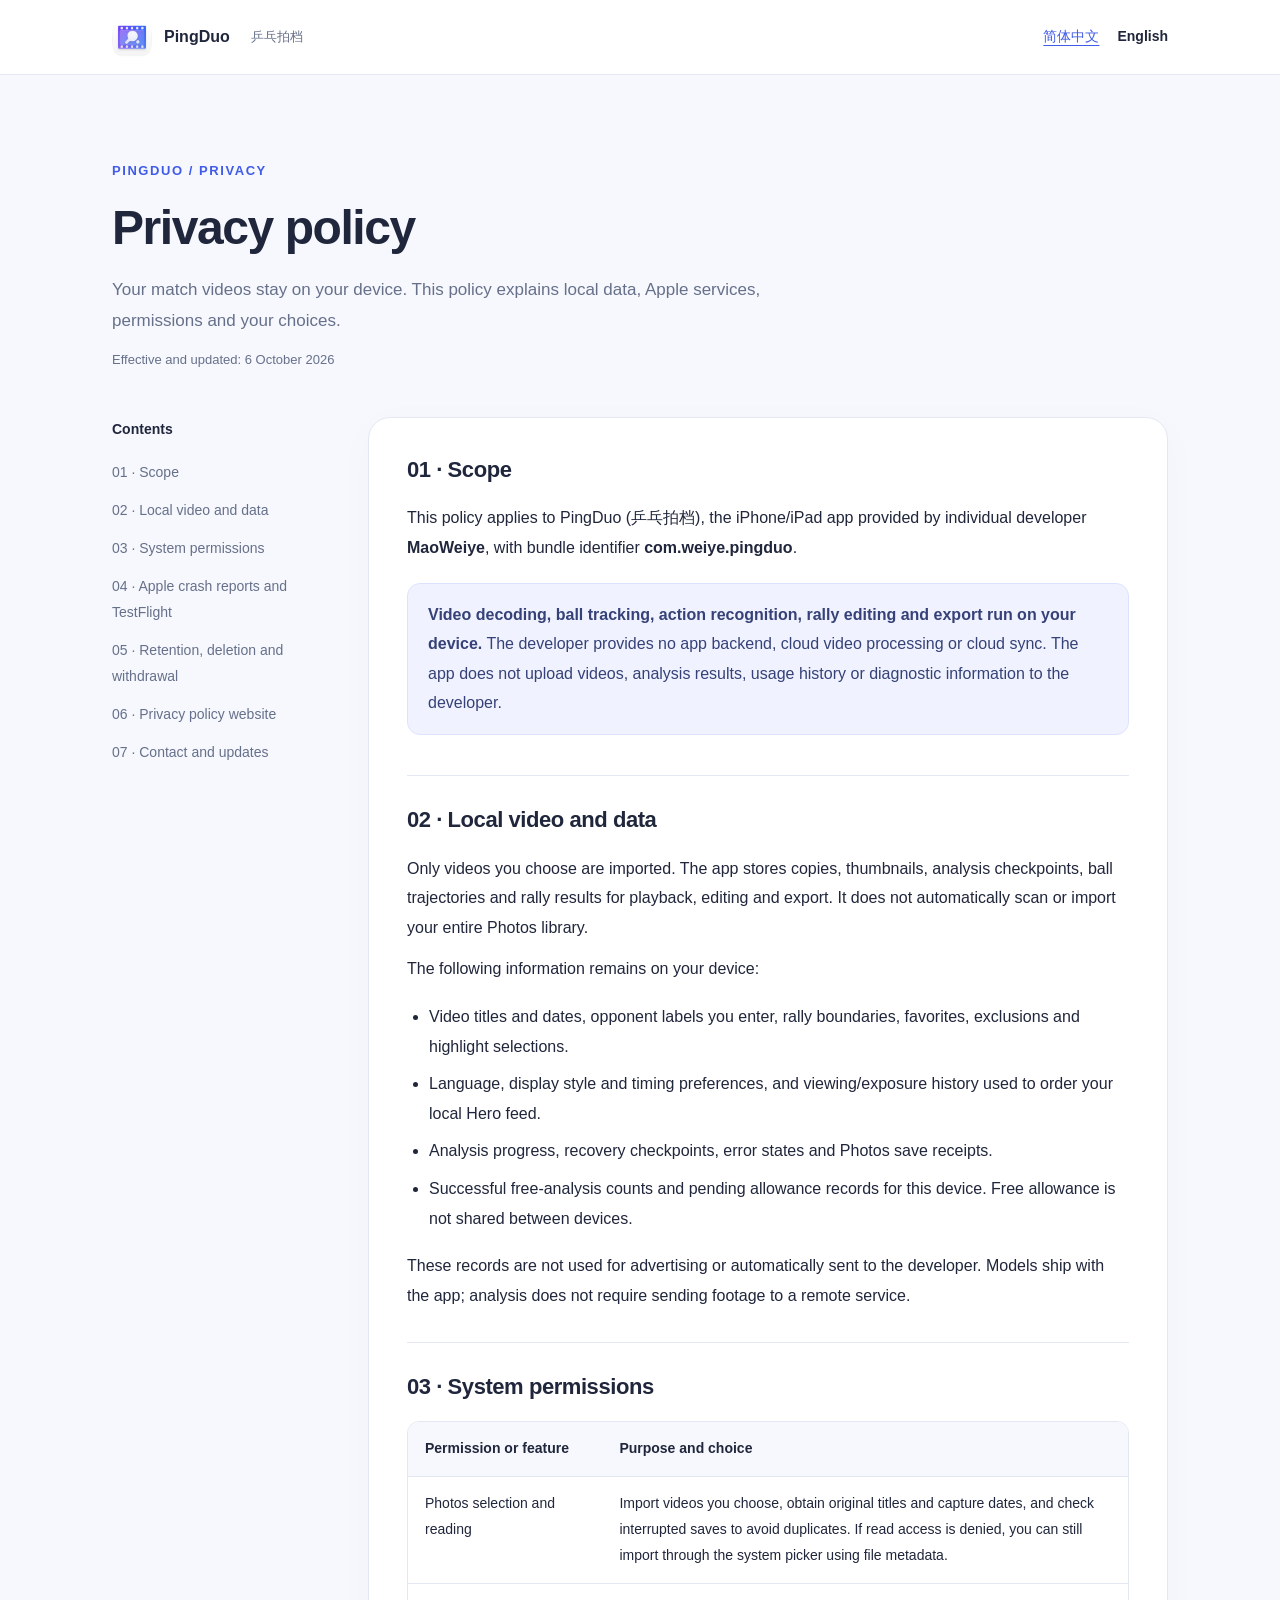
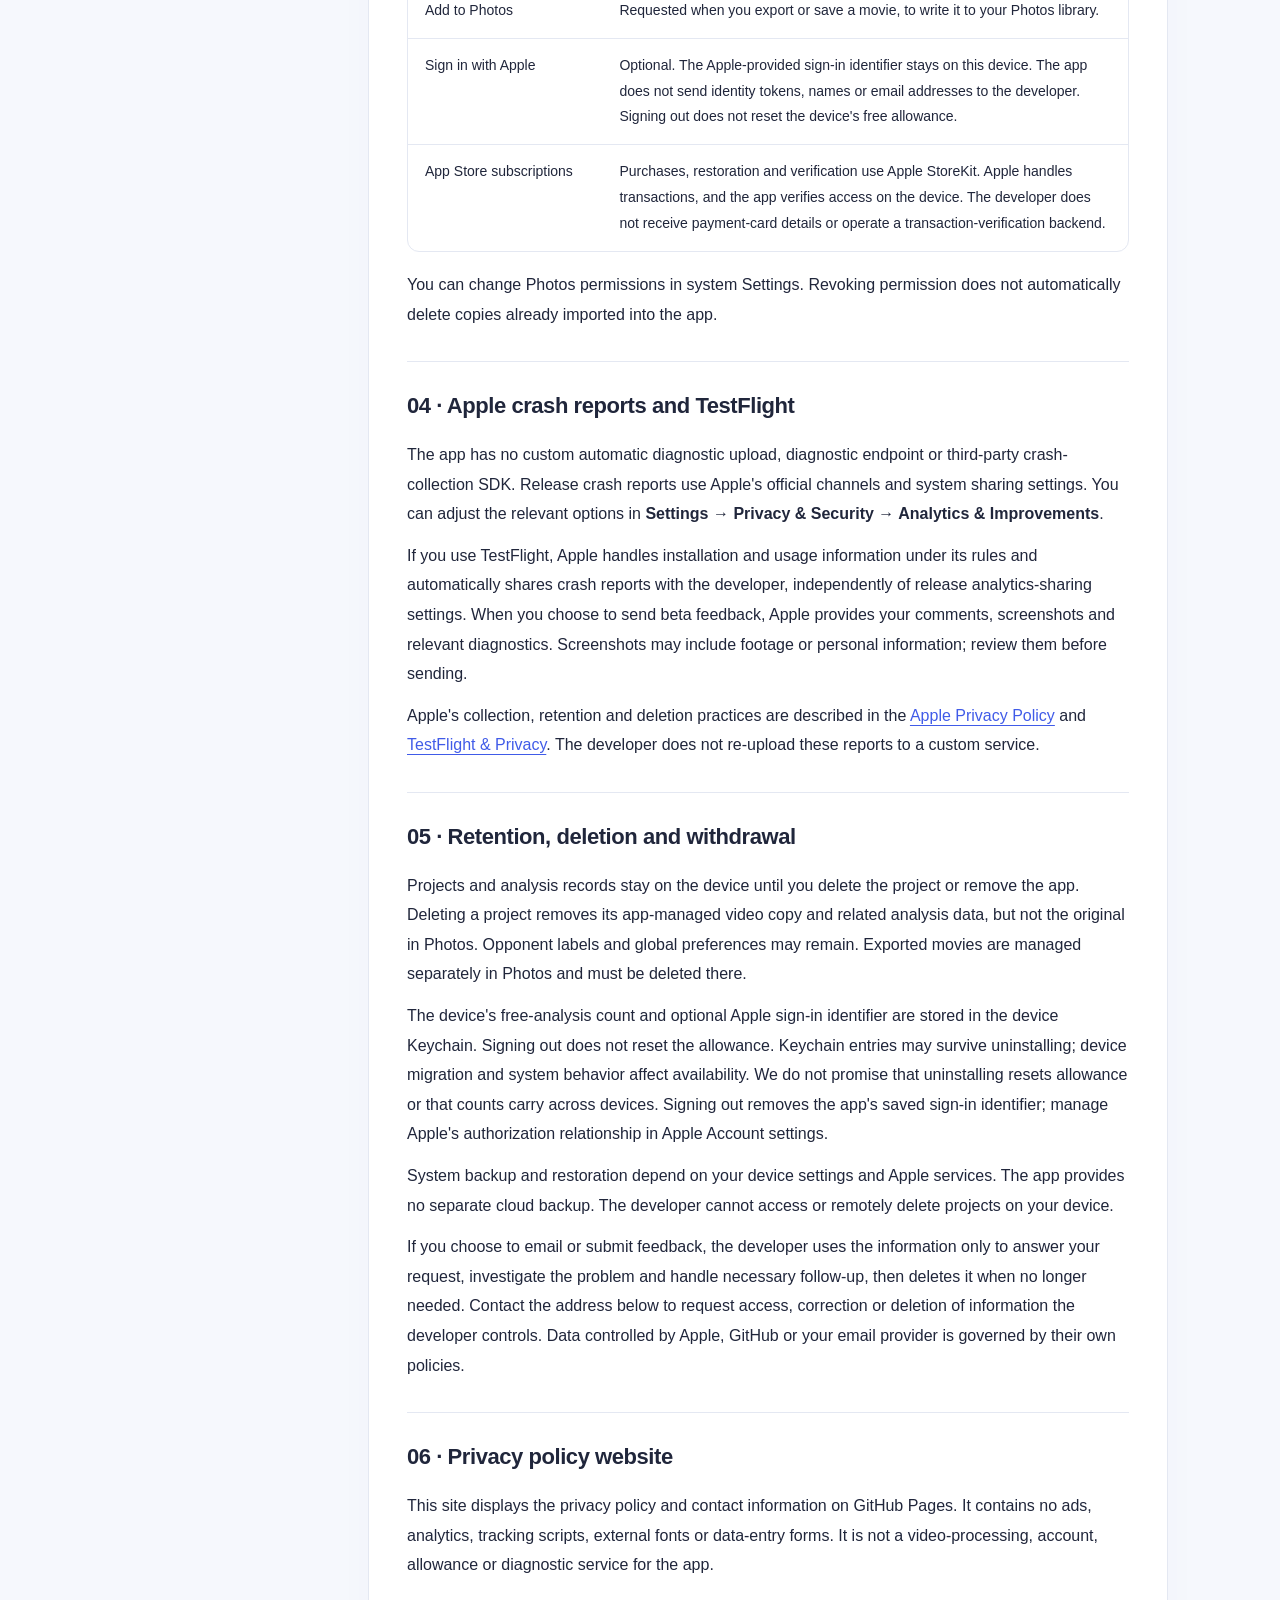
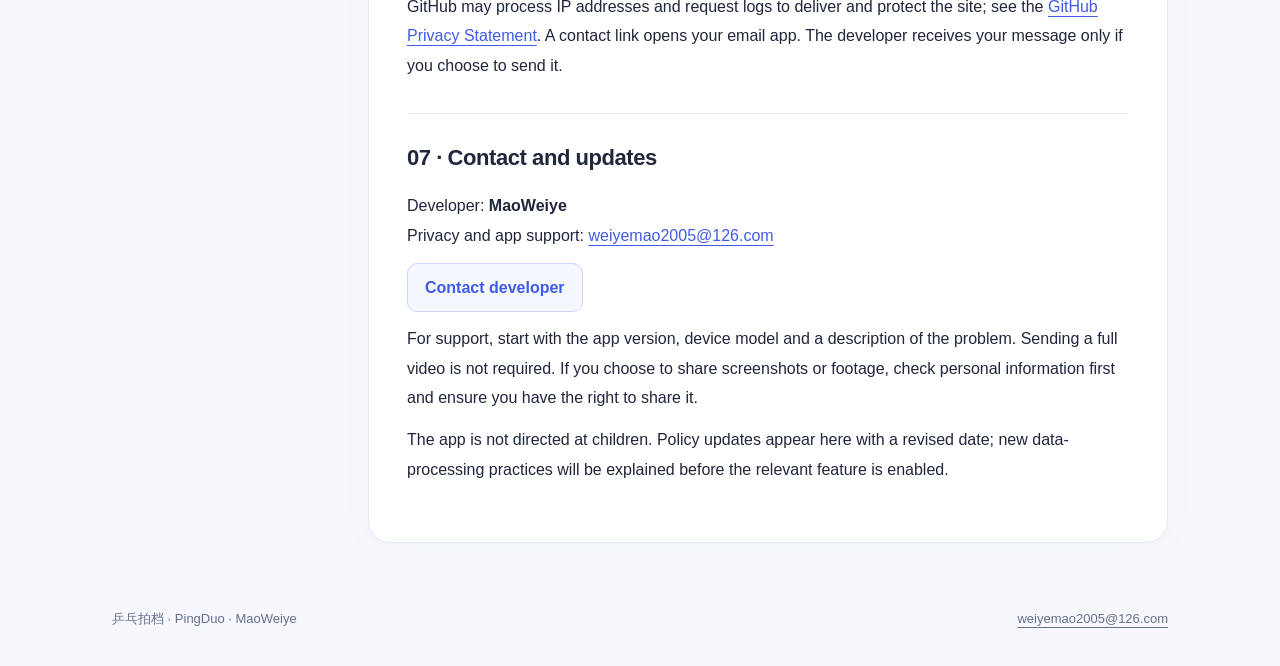
==== commit 70ac4ae8: "Clarify Apple TestFlight crash-report sharing" ====
--- a/en/index.html
+++ b/en/index.html
@@ -1 +1 @@
-<!doctype html><html lang="en"><head><meta charset="utf-8"><meta name="viewport" content="width=device-width,initial-scale=1"><title>Privacy policy · PingDuo</title><meta name="description" content="Your match videos stay on your device. This policy explains local data, Apple services, permissions and your choices."><link rel="stylesheet" href="../styles.css?v=20261006"><link rel="icon" href="../assets/app-icon.png"><link rel="alternate" hreflang="en" href="../en/"><link rel="alternate" hreflang="zh-Hans" href="../"></head><body><header><div class="header-inner"><a class="brand" href="../"><img src="../assets/app-icon.png" alt="" width="40" height="40">PingDuo<small>乒乓拍档</small></a><nav aria-label="Language"><a href="../" lang="zh-Hans" >简体中文</a><a href="../en/" lang="en" aria-current="page">English</a></nav></div></header><main><div class="intro"><span class="eyebrow">PINGDUO / PRIVACY</span><h1>Privacy policy</h1><p>Your match videos stay on your device. This policy explains local data, Apple services, permissions and your choices.</p><div class="dates">Effective and updated: 6 October 2026</div></div><div class="layout"><aside class="contents" aria-label="Contents"><strong>Contents</strong><div><a href="#scope">01 · Scope</a><a href="#local">02 · Local video and data</a><a href="#permissions">03 · System permissions</a><a href="#apple">04 · Apple crash reports and TestFlight</a><a href="#retention">05 · Retention, deletion and withdrawal</a><a href="#website">06 · Privacy policy website</a><a href="#contact">07 · Contact and updates</a></div></aside><article aria-label="Privacy policy"><section id="scope"><h2>01 · Scope</h2><p>This policy applies to PingDuo (乒乓拍档), the iPhone/iPad app provided by individual developer <strong>MaoWeiye</strong>, with bundle identifier <strong>com.weiye.pingduo</strong>.</p><div class="note"><p><strong>Video decoding, ball tracking, action recognition, rally editing and export run on your device.</strong> The developer provides no app backend, cloud video processing or cloud sync. The app does not upload videos, analysis results, usage history or diagnostic information to the developer.</p></div></section><section id="local"><h2>02 · Local video and data</h2><p>Only videos you choose are imported. The app stores copies, thumbnails, analysis checkpoints, ball trajectories and rally results for playback, editing and export. It does not automatically scan or import your entire Photos library.</p><p>The following information remains on your device:</p><ul><li>Video titles and dates, opponent labels you enter, rally boundaries, favorites, exclusions and highlight selections.</li><li>Language, display style and timing preferences, and viewing/exposure history used to order your local Hero feed.</li><li>Analysis progress, recovery checkpoints, error states and Photos save receipts.</li><li>Successful free-analysis counts and pending allowance records for this device. Free allowance is not shared between devices.</li></ul><p>These records are not used for advertising or automatically sent to the developer. Models ship with the app; analysis does not require sending footage to a remote service.</p></section><section id="permissions"><h2>03 · System permissions</h2><div class="table-wrap"><table><thead><tr><th>Permission or feature</th><th>Purpose and choice</th></tr></thead><tbody><tr><td>Photos selection and reading</td><td>Import videos you choose, obtain original titles and capture dates, and check interrupted saves to avoid duplicates. If read access is denied, you can still import through the system picker using file metadata.</td></tr><tr><td>Add to Photos</td><td>Requested when you export or save a movie, to write it to your Photos library.</td></tr><tr><td>Sign in with Apple</td><td>Optional. The Apple-provided sign-in identifier stays on this device. The app does not send identity tokens, names or email addresses to the developer. Signing out does not reset the device's free allowance.</td></tr><tr><td>App Store subscriptions</td><td>Purchases, restoration and verification use Apple StoreKit. Apple handles transactions, and the app verifies access on the device. The developer does not receive payment-card details or operate a transaction-verification backend.</td></tr></tbody></table></div><p>You can change Photos permissions in system Settings. Revoking permission does not automatically delete copies already imported into the app.</p></section><section id="apple"><h2>04 · Apple crash reports and TestFlight</h2><p>The app has no custom automatic diagnostic upload, diagnostic endpoint or third-party crash-collection SDK. Release crash reports use Apple's official channels and system sharing settings. You can adjust the relevant options in <strong>Settings → Privacy &amp; Security → Analytics &amp; Improvements</strong>.</p><p>If you use TestFlight, Apple handles installation, usage and crash information under its rules and may provide reports to the developer. When you choose to send beta feedback, Apple provides your comments, screenshots and relevant diagnostics. Screenshots may include footage or personal information; review them before sending.</p><p>Apple's collection, retention and deletion practices are described in the <a href="https://www.apple.com/legal/privacy/">Apple Privacy Policy</a> and <a href="https://www.apple.com/legal/privacy/data/en/test-flight/">TestFlight &amp; Privacy</a>. The developer does not re-upload these reports to a custom service.</p></section><section id="retention"><h2>05 · Retention, deletion and withdrawal</h2><p>Projects and analysis records stay on the device until you delete the project or remove the app. Deleting a project removes its app-managed video copy and related analysis data, but not the original in Photos. Opponent labels and global preferences may remain. Exported movies are managed separately in Photos and must be deleted there.</p><p>The device's free-analysis count and optional Apple sign-in identifier are stored in the device Keychain. Signing out does not reset the allowance. Keychain entries may survive uninstalling; device migration and system behavior affect availability. We do not promise that uninstalling resets allowance or that counts carry across devices. Signing out removes the app's saved sign-in identifier; manage Apple's authorization relationship in Apple Account settings.</p><p>System backup and restoration depend on your device settings and Apple services. The app provides no separate cloud backup. The developer cannot access or remotely delete projects on your device.</p><p>If you choose to email or submit feedback, the developer uses the information only to answer your request, investigate the problem and handle necessary follow-up, then deletes it when no longer needed. Contact the address below to request access, correction or deletion of information the developer controls. Data controlled by Apple, GitHub or your email provider is governed by their own policies.</p></section><section id="website"><h2>06 · Privacy policy website</h2><p>This site displays the privacy policy and contact information on GitHub Pages. It contains no ads, analytics, tracking scripts, external fonts or data-entry forms. It is not a video-processing, account, allowance or diagnostic service for the app.</p><p>GitHub may process IP addresses and request logs to deliver and protect the site; see the <a href="https://docs.github.com/en/site-policy/privacy-policies/github-general-privacy-statement">GitHub Privacy Statement</a>. A contact link opens your email app. The developer receives your message only if you choose to send it.</p></section><section id="contact"><h2>07 · Contact and updates</h2><p>Developer: <strong>MaoWeiye</strong><br>Privacy and app support: <a href="mailto:weiyemao2005@126.com">weiyemao2005@126.com</a></p><a class="contact" href="mailto:weiyemao2005@126.com">Contact developer</a><p>For support, start with the app version, device model and a description of the problem. Sending a full video is not required. If you choose to share screenshots or footage, check personal information first and ensure you have the right to share it.</p><p>The app is not directed at children. Policy updates appear here with a revised date; new data-processing practices will be explained before the relevant feature is enabled.</p></section></article></div></main><footer><span>乒乓拍档 · PingDuo · MaoWeiye</span><span><a href="mailto:weiyemao2005@126.com">weiyemao2005@126.com</a></span></footer></body></html>+<!doctype html><html lang="en"><head><meta charset="utf-8"><meta name="viewport" content="width=device-width,initial-scale=1"><title>Privacy policy · PingDuo</title><meta name="description" content="Your match videos stay on your device. This policy explains local data, Apple services, permissions and your choices."><link rel="stylesheet" href="../styles.css?v=20261006"><link rel="icon" href="../assets/app-icon.png"><link rel="alternate" hreflang="en" href="../en/"><link rel="alternate" hreflang="zh-Hans" href="../"></head><body><header><div class="header-inner"><a class="brand" href="../"><img src="../assets/app-icon.png" alt="" width="40" height="40">PingDuo<small>乒乓拍档</small></a><nav aria-label="Language"><a href="../" lang="zh-Hans" >简体中文</a><a href="../en/" lang="en" aria-current="page">English</a></nav></div></header><main><div class="intro"><span class="eyebrow">PINGDUO / PRIVACY</span><h1>Privacy policy</h1><p>Your match videos stay on your device. This policy explains local data, Apple services, permissions and your choices.</p><div class="dates">Effective and updated: 6 October 2026</div></div><div class="layout"><aside class="contents" aria-label="Contents"><strong>Contents</strong><div><a href="#scope">01 · Scope</a><a href="#local">02 · Local video and data</a><a href="#permissions">03 · System permissions</a><a href="#apple">04 · Apple crash reports and TestFlight</a><a href="#retention">05 · Retention, deletion and withdrawal</a><a href="#website">06 · Privacy policy website</a><a href="#contact">07 · Contact and updates</a></div></aside><article aria-label="Privacy policy"><section id="scope"><h2>01 · Scope</h2><p>This policy applies to PingDuo (乒乓拍档), the iPhone/iPad app provided by individual developer <strong>MaoWeiye</strong>, with bundle identifier <strong>com.weiye.pingduo</strong>.</p><div class="note"><p><strong>Video decoding, ball tracking, action recognition, rally editing and export run on your device.</strong> The developer provides no app backend, cloud video processing or cloud sync. The app does not upload videos, analysis results, usage history or diagnostic information to the developer.</p></div></section><section id="local"><h2>02 · Local video and data</h2><p>Only videos you choose are imported. The app stores copies, thumbnails, analysis checkpoints, ball trajectories and rally results for playback, editing and export. It does not automatically scan or import your entire Photos library.</p><p>The following information remains on your device:</p><ul><li>Video titles and dates, opponent labels you enter, rally boundaries, favorites, exclusions and highlight selections.</li><li>Language, display style and timing preferences, and viewing/exposure history used to order your local Hero feed.</li><li>Analysis progress, recovery checkpoints, error states and Photos save receipts.</li><li>Successful free-analysis counts and pending allowance records for this device. Free allowance is not shared between devices.</li></ul><p>These records are not used for advertising or automatically sent to the developer. Models ship with the app; analysis does not require sending footage to a remote service.</p></section><section id="permissions"><h2>03 · System permissions</h2><div class="table-wrap"><table><thead><tr><th>Permission or feature</th><th>Purpose and choice</th></tr></thead><tbody><tr><td>Photos selection and reading</td><td>Import videos you choose, obtain original titles and capture dates, and check interrupted saves to avoid duplicates. If read access is denied, you can still import through the system picker using file metadata.</td></tr><tr><td>Add to Photos</td><td>Requested when you export or save a movie, to write it to your Photos library.</td></tr><tr><td>Sign in with Apple</td><td>Optional. The Apple-provided sign-in identifier stays on this device. The app does not send identity tokens, names or email addresses to the developer. Signing out does not reset the device's free allowance.</td></tr><tr><td>App Store subscriptions</td><td>Purchases, restoration and verification use Apple StoreKit. Apple handles transactions, and the app verifies access on the device. The developer does not receive payment-card details or operate a transaction-verification backend.</td></tr></tbody></table></div><p>You can change Photos permissions in system Settings. Revoking permission does not automatically delete copies already imported into the app.</p></section><section id="apple"><h2>04 · Apple crash reports and TestFlight</h2><p>The app has no custom automatic diagnostic upload, diagnostic endpoint or third-party crash-collection SDK. Release crash reports use Apple's official channels and system sharing settings. You can adjust the relevant options in <strong>Settings → Privacy &amp; Security → Analytics &amp; Improvements</strong>.</p><p>If you use TestFlight, Apple handles installation and usage information under its rules and automatically shares crash reports with the developer, independently of release analytics-sharing settings. When you choose to send beta feedback, Apple provides your comments, screenshots and relevant diagnostics. Screenshots may include footage or personal information; review them before sending.</p><p>Apple's collection, retention and deletion practices are described in the <a href="https://www.apple.com/legal/privacy/">Apple Privacy Policy</a> and <a href="https://www.apple.com/legal/privacy/data/en/test-flight/">TestFlight &amp; Privacy</a>. The developer does not re-upload these reports to a custom service.</p></section><section id="retention"><h2>05 · Retention, deletion and withdrawal</h2><p>Projects and analysis records stay on the device until you delete the project or remove the app. Deleting a project removes its app-managed video copy and related analysis data, but not the original in Photos. Opponent labels and global preferences may remain. Exported movies are managed separately in Photos and must be deleted there.</p><p>The device's free-analysis count and optional Apple sign-in identifier are stored in the device Keychain. Signing out does not reset the allowance. Keychain entries may survive uninstalling; device migration and system behavior affect availability. We do not promise that uninstalling resets allowance or that counts carry across devices. Signing out removes the app's saved sign-in identifier; manage Apple's authorization relationship in Apple Account settings.</p><p>System backup and restoration depend on your device settings and Apple services. The app provides no separate cloud backup. The developer cannot access or remotely delete projects on your device.</p><p>If you choose to email or submit feedback, the developer uses the information only to answer your request, investigate the problem and handle necessary follow-up, then deletes it when no longer needed. Contact the address below to request access, correction or deletion of information the developer controls. Data controlled by Apple, GitHub or your email provider is governed by their own policies.</p></section><section id="website"><h2>06 · Privacy policy website</h2><p>This site displays the privacy policy and contact information on GitHub Pages. It contains no ads, analytics, tracking scripts, external fonts or data-entry forms. It is not a video-processing, account, allowance or diagnostic service for the app.</p><p>GitHub may process IP addresses and request logs to deliver and protect the site; see the <a href="https://docs.github.com/en/site-policy/privacy-policies/github-general-privacy-statement">GitHub Privacy Statement</a>. A contact link opens your email app. The developer receives your message only if you choose to send it.</p></section><section id="contact"><h2>07 · Contact and updates</h2><p>Developer: <strong>MaoWeiye</strong><br>Privacy and app support: <a href="mailto:weiyemao2005@126.com">weiyemao2005@126.com</a></p><a class="contact" href="mailto:weiyemao2005@126.com">Contact developer</a><p>For support, start with the app version, device model and a description of the problem. Sending a full video is not required. If you choose to share screenshots or footage, check personal information first and ensure you have the right to share it.</p><p>The app is not directed at children. Policy updates appear here with a revised date; new data-processing practices will be explained before the relevant feature is enabled.</p></section></article></div></main><footer><span>乒乓拍档 · PingDuo · MaoWeiye</span><span><a href="mailto:weiyemao2005@126.com">weiyemao2005@126.com</a></span></footer></body></html>
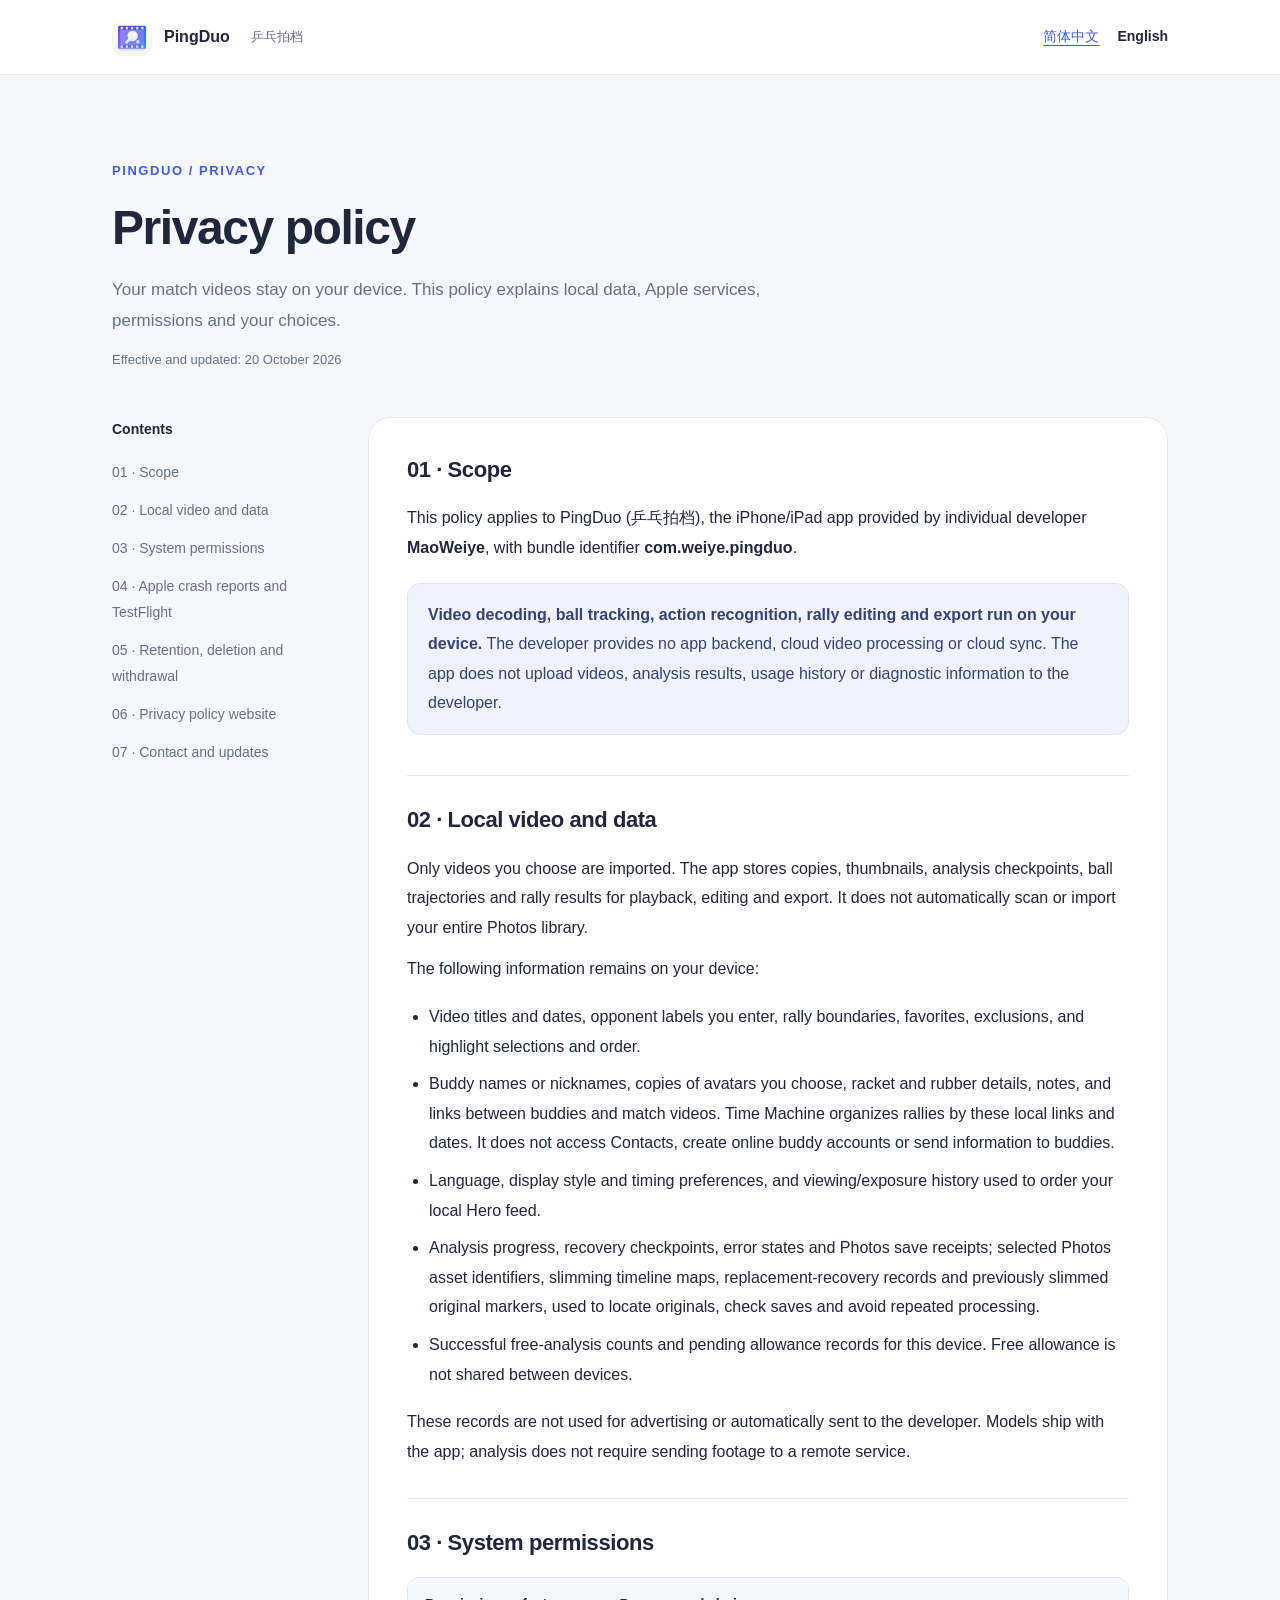
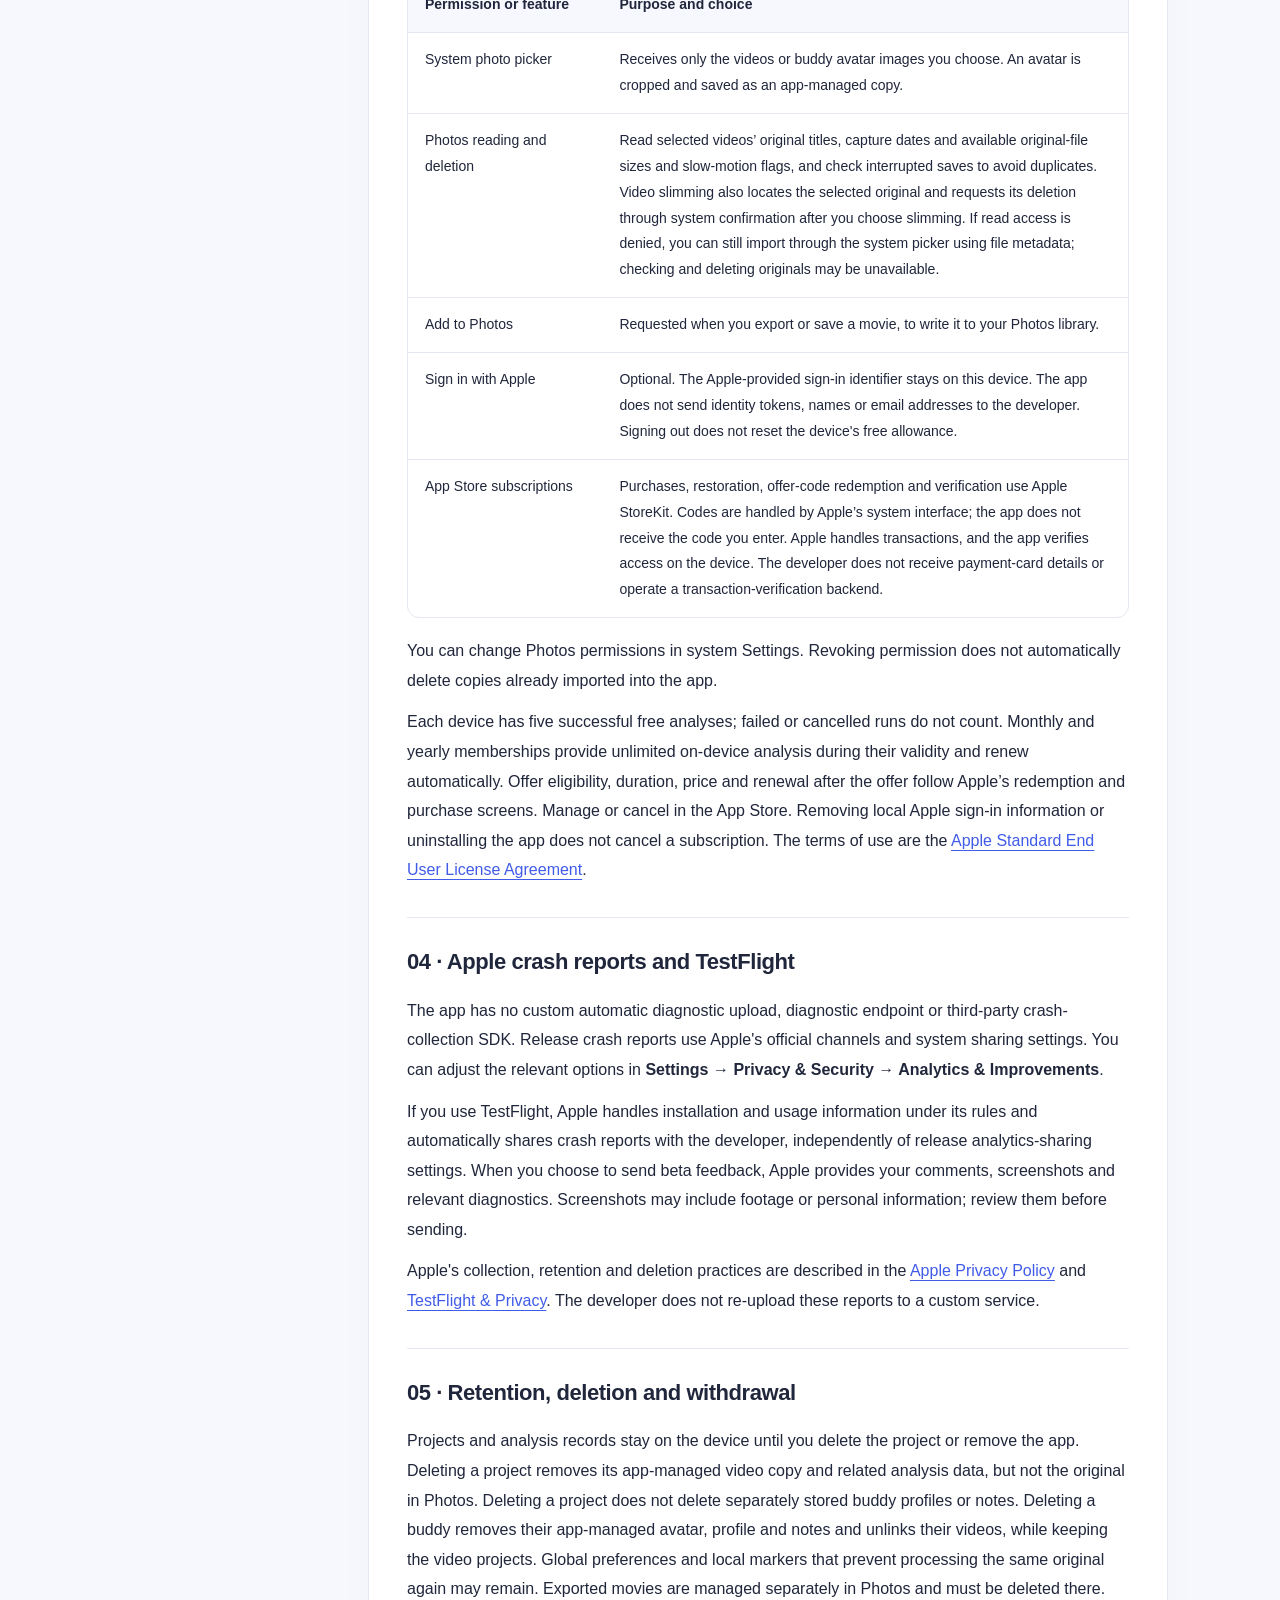
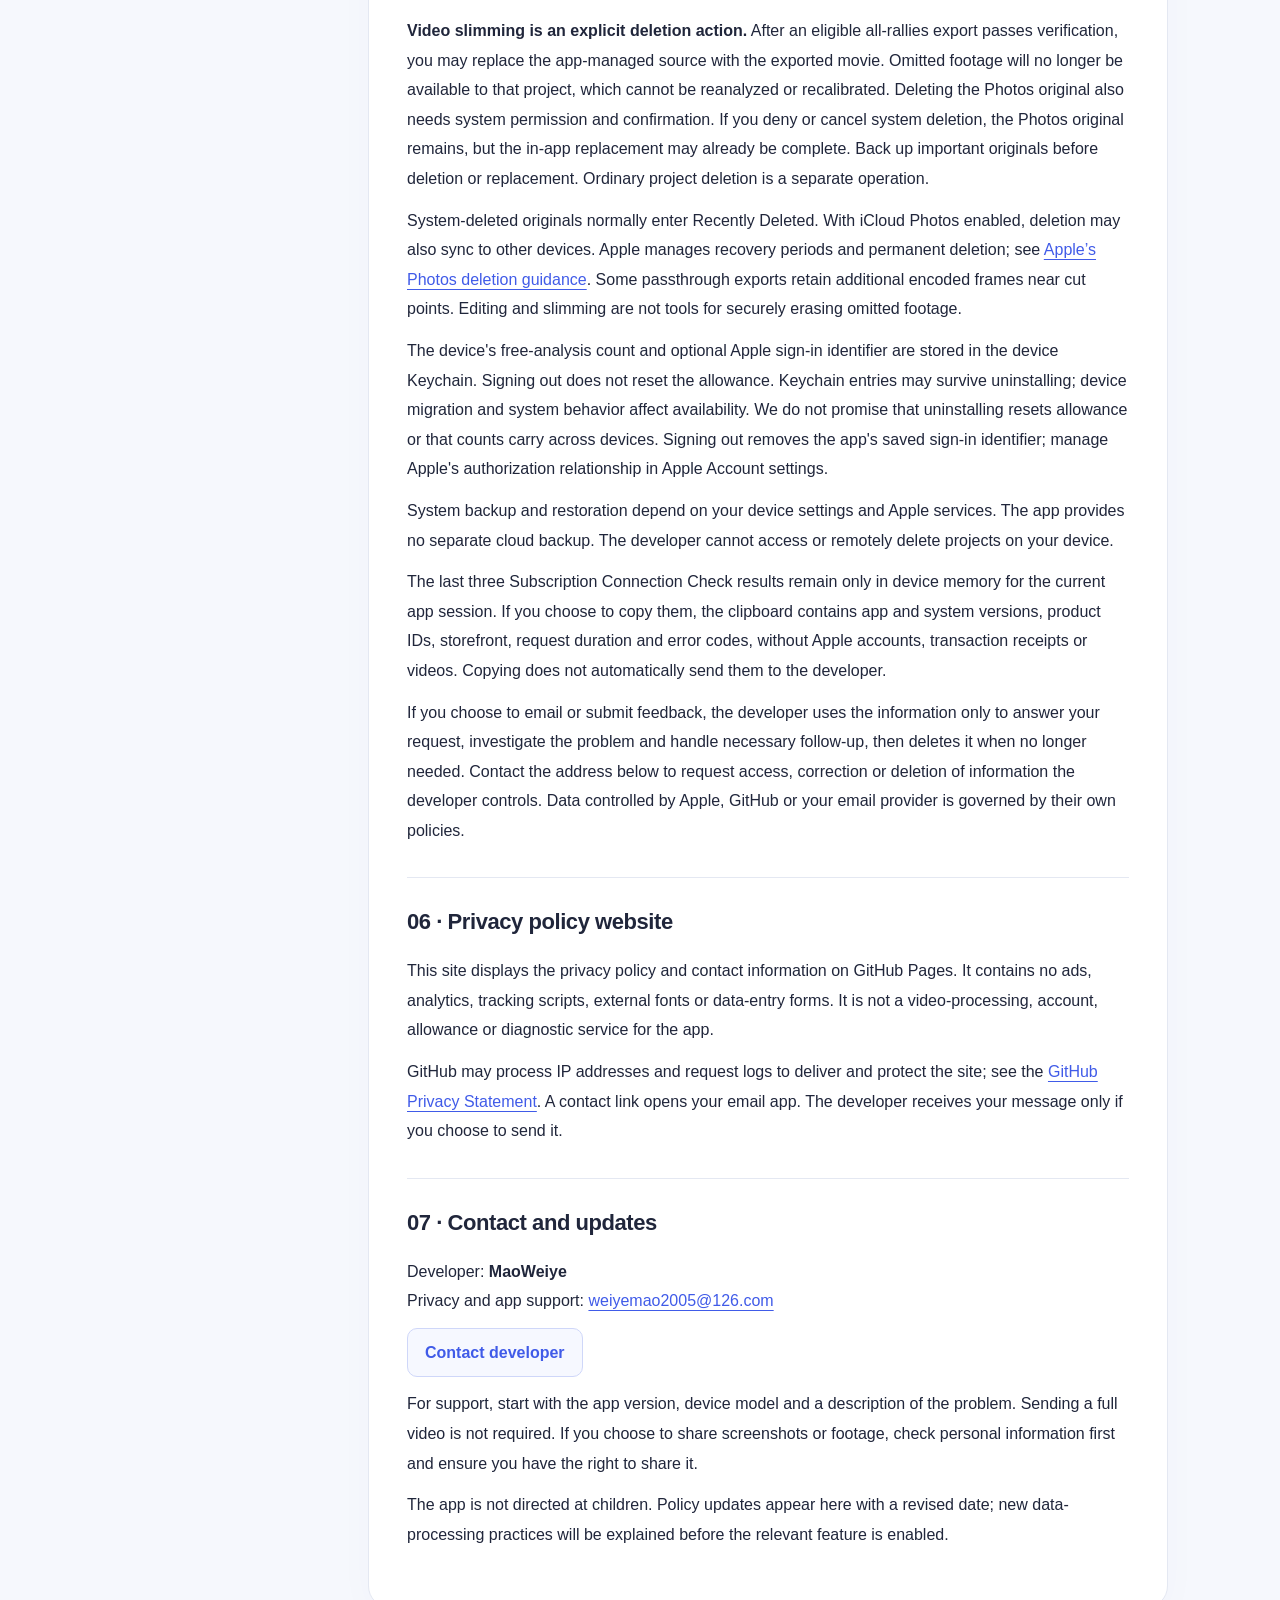
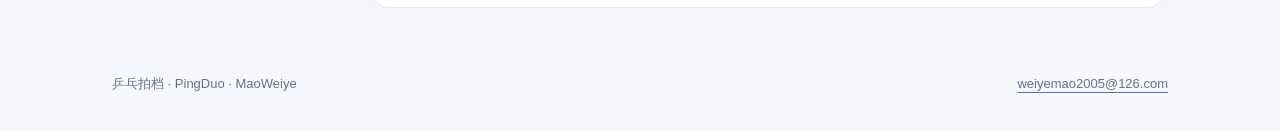
==== commit 5c51a772: "Update privacy policy for video slimming and local buddy data" ====
--- a/en/index.html
+++ b/en/index.html
@@ -1 +1,7 @@
-<!doctype html><html lang="en"><head><meta charset="utf-8"><meta name="viewport" content="width=device-width,initial-scale=1"><title>Privacy policy · PingDuo</title><meta name="description" content="Your match videos stay on your device. This policy explains local data, Apple services, permissions and your choices."><link rel="stylesheet" href="../styles.css?v=20261006"><link rel="icon" href="../assets/app-icon.png"><link rel="alternate" hreflang="en" href="../en/"><link rel="alternate" hreflang="zh-Hans" href="../"></head><body><header><div class="header-inner"><a class="brand" href="../"><img src="../assets/app-icon.png" alt="" width="40" height="40">PingDuo<small>乒乓拍档</small></a><nav aria-label="Language"><a href="../" lang="zh-Hans" >简体中文</a><a href="../en/" lang="en" aria-current="page">English</a></nav></div></header><main><div class="intro"><span class="eyebrow">PINGDUO / PRIVACY</span><h1>Privacy policy</h1><p>Your match videos stay on your device. This policy explains local data, Apple services, permissions and your choices.</p><div class="dates">Effective and updated: 6 October 2026</div></div><div class="layout"><aside class="contents" aria-label="Contents"><strong>Contents</strong><div><a href="#scope">01 · Scope</a><a href="#local">02 · Local video and data</a><a href="#permissions">03 · System permissions</a><a href="#apple">04 · Apple crash reports and TestFlight</a><a href="#retention">05 · Retention, deletion and withdrawal</a><a href="#website">06 · Privacy policy website</a><a href="#contact">07 · Contact and updates</a></div></aside><article aria-label="Privacy policy"><section id="scope"><h2>01 · Scope</h2><p>This policy applies to PingDuo (乒乓拍档), the iPhone/iPad app provided by individual developer <strong>MaoWeiye</strong>, with bundle identifier <strong>com.weiye.pingduo</strong>.</p><div class="note"><p><strong>Video decoding, ball tracking, action recognition, rally editing and export run on your device.</strong> The developer provides no app backend, cloud video processing or cloud sync. The app does not upload videos, analysis results, usage history or diagnostic information to the developer.</p></div></section><section id="local"><h2>02 · Local video and data</h2><p>Only videos you choose are imported. The app stores copies, thumbnails, analysis checkpoints, ball trajectories and rally results for playback, editing and export. It does not automatically scan or import your entire Photos library.</p><p>The following information remains on your device:</p><ul><li>Video titles and dates, opponent labels you enter, rally boundaries, favorites, exclusions and highlight selections.</li><li>Language, display style and timing preferences, and viewing/exposure history used to order your local Hero feed.</li><li>Analysis progress, recovery checkpoints, error states and Photos save receipts.</li><li>Successful free-analysis counts and pending allowance records for this device. Free allowance is not shared between devices.</li></ul><p>These records are not used for advertising or automatically sent to the developer. Models ship with the app; analysis does not require sending footage to a remote service.</p></section><section id="permissions"><h2>03 · System permissions</h2><div class="table-wrap"><table><thead><tr><th>Permission or feature</th><th>Purpose and choice</th></tr></thead><tbody><tr><td>Photos selection and reading</td><td>Import videos you choose, obtain original titles and capture dates, and check interrupted saves to avoid duplicates. If read access is denied, you can still import through the system picker using file metadata.</td></tr><tr><td>Add to Photos</td><td>Requested when you export or save a movie, to write it to your Photos library.</td></tr><tr><td>Sign in with Apple</td><td>Optional. The Apple-provided sign-in identifier stays on this device. The app does not send identity tokens, names or email addresses to the developer. Signing out does not reset the device's free allowance.</td></tr><tr><td>App Store subscriptions</td><td>Purchases, restoration and verification use Apple StoreKit. Apple handles transactions, and the app verifies access on the device. The developer does not receive payment-card details or operate a transaction-verification backend.</td></tr></tbody></table></div><p>You can change Photos permissions in system Settings. Revoking permission does not automatically delete copies already imported into the app.</p></section><section id="apple"><h2>04 · Apple crash reports and TestFlight</h2><p>The app has no custom automatic diagnostic upload, diagnostic endpoint or third-party crash-collection SDK. Release crash reports use Apple's official channels and system sharing settings. You can adjust the relevant options in <strong>Settings → Privacy &amp; Security → Analytics &amp; Improvements</strong>.</p><p>If you use TestFlight, Apple handles installation and usage information under its rules and automatically shares crash reports with the developer, independently of release analytics-sharing settings. When you choose to send beta feedback, Apple provides your comments, screenshots and relevant diagnostics. Screenshots may include footage or personal information; review them before sending.</p><p>Apple's collection, retention and deletion practices are described in the <a href="https://www.apple.com/legal/privacy/">Apple Privacy Policy</a> and <a href="https://www.apple.com/legal/privacy/data/en/test-flight/">TestFlight &amp; Privacy</a>. The developer does not re-upload these reports to a custom service.</p></section><section id="retention"><h2>05 · Retention, deletion and withdrawal</h2><p>Projects and analysis records stay on the device until you delete the project or remove the app. Deleting a project removes its app-managed video copy and related analysis data, but not the original in Photos. Opponent labels and global preferences may remain. Exported movies are managed separately in Photos and must be deleted there.</p><p>The device's free-analysis count and optional Apple sign-in identifier are stored in the device Keychain. Signing out does not reset the allowance. Keychain entries may survive uninstalling; device migration and system behavior affect availability. We do not promise that uninstalling resets allowance or that counts carry across devices. Signing out removes the app's saved sign-in identifier; manage Apple's authorization relationship in Apple Account settings.</p><p>System backup and restoration depend on your device settings and Apple services. The app provides no separate cloud backup. The developer cannot access or remotely delete projects on your device.</p><p>If you choose to email or submit feedback, the developer uses the information only to answer your request, investigate the problem and handle necessary follow-up, then deletes it when no longer needed. Contact the address below to request access, correction or deletion of information the developer controls. Data controlled by Apple, GitHub or your email provider is governed by their own policies.</p></section><section id="website"><h2>06 · Privacy policy website</h2><p>This site displays the privacy policy and contact information on GitHub Pages. It contains no ads, analytics, tracking scripts, external fonts or data-entry forms. It is not a video-processing, account, allowance or diagnostic service for the app.</p><p>GitHub may process IP addresses and request logs to deliver and protect the site; see the <a href="https://docs.github.com/en/site-policy/privacy-policies/github-general-privacy-statement">GitHub Privacy Statement</a>. A contact link opens your email app. The developer receives your message only if you choose to send it.</p></section><section id="contact"><h2>07 · Contact and updates</h2><p>Developer: <strong>MaoWeiye</strong><br>Privacy and app support: <a href="mailto:weiyemao2005@126.com">weiyemao2005@126.com</a></p><a class="contact" href="mailto:weiyemao2005@126.com">Contact developer</a><p>For support, start with the app version, device model and a description of the problem. Sending a full video is not required. If you choose to share screenshots or footage, check personal information first and ensure you have the right to share it.</p><p>The app is not directed at children. Policy updates appear here with a revised date; new data-processing practices will be explained before the relevant feature is enabled.</p></section></article></div></main><footer><span>乒乓拍档 · PingDuo · MaoWeiye</span><span><a href="mailto:weiyemao2005@126.com">weiyemao2005@126.com</a></span></footer></body></html>+<!doctype html><html lang="en"><head><meta charset="utf-8"><meta name="viewport" content="width=device-width,initial-scale=1"><title>Privacy policy · PingDuo</title><meta name="description" content="Your match videos stay on your device. This policy explains local data, Apple services, permissions and your choices."><link rel="stylesheet" href="../styles.css?v=20261006"><link rel="icon" href="../assets/app-icon.png"><link rel="alternate" hreflang="en" href="../en/"><link rel="alternate" hreflang="zh-Hans" href="../"></head><body><header><div class="header-inner"><a class="brand" href="../"><img src="../assets/app-icon.png" alt="" width="40" height="40">PingDuo<small>乒乓拍档</small></a><nav aria-label="Language"><a href="../" lang="zh-Hans" >简体中文</a><a href="../en/" lang="en" aria-current="page">English</a></nav></div></header><main><div class="intro"><span class="eyebrow">PINGDUO / PRIVACY</span><h1>Privacy policy</h1><p>Your match videos stay on your device. This policy explains local data, Apple services, permissions and your choices.</p><div class="dates">Effective and updated: 20 October 2026</div></div><div class="layout"><aside class="contents" aria-label="Contents"><strong>Contents</strong><div><a href="#scope">01 · Scope</a><a href="#local">02 · Local video and data</a><a href="#permissions">03 · System permissions</a><a href="#apple">04 · Apple crash reports and TestFlight</a><a href="#retention">05 · Retention, deletion and withdrawal</a><a href="#website">06 · Privacy policy website</a><a href="#contact">07 · Contact and updates</a></div></aside><article aria-label="Privacy policy"><section id="scope"><h2>01 · Scope</h2><p>This policy applies to PingDuo (乒乓拍档), the iPhone/iPad app provided by individual developer <strong>MaoWeiye</strong>, with bundle identifier <strong>com.weiye.pingduo</strong>.</p><div class="note"><p><strong>Video decoding, ball tracking, action recognition, rally editing and export run on your device.</strong> The developer provides no app backend, cloud video processing or cloud sync. The app does not upload videos, analysis results, usage history or diagnostic information to the developer.</p></div></section>
+<section id="local"><h2>02 · Local video and data</h2><p>Only videos you choose are imported. The app stores copies, thumbnails, analysis checkpoints, ball trajectories and rally results for playback, editing and export. It does not automatically scan or import your entire Photos library.</p><p>The following information remains on your device:</p><ul><li>Video titles and dates, opponent labels you enter, rally boundaries, favorites, exclusions, and highlight selections and order.</li><li>Buddy names or nicknames, copies of avatars you choose, racket and rubber details, notes, and links between buddies and match videos. Time Machine organizes rallies by these local links and dates. It does not access Contacts, create online buddy accounts or send information to buddies.</li><li>Language, display style and timing preferences, and viewing/exposure history used to order your local Hero feed.</li><li>Analysis progress, recovery checkpoints, error states and Photos save receipts; selected Photos asset identifiers, slimming timeline maps, replacement-recovery records and previously slimmed original markers, used to locate originals, check saves and avoid repeated processing.</li><li>Successful free-analysis counts and pending allowance records for this device. Free allowance is not shared between devices.</li></ul><p>These records are not used for advertising or automatically sent to the developer. Models ship with the app; analysis does not require sending footage to a remote service.</p></section>
+<section id="permissions"><h2>03 · System permissions</h2><div class="table-wrap"><table><thead><tr><th>Permission or feature</th><th>Purpose and choice</th></tr></thead><tbody><tr><td>System photo picker</td><td>Receives only the videos or buddy avatar images you choose. An avatar is cropped and saved as an app-managed copy.</td></tr><tr><td>Photos reading and deletion</td><td>Read selected videos’ original titles, capture dates and available original-file sizes and slow-motion flags, and check interrupted saves to avoid duplicates. Video slimming also locates the selected original and requests its deletion through system confirmation after you choose slimming. If read access is denied, you can still import through the system picker using file metadata; checking and deleting originals may be unavailable.</td></tr><tr><td>Add to Photos</td><td>Requested when you export or save a movie, to write it to your Photos library.</td></tr><tr><td>Sign in with Apple</td><td>Optional. The Apple-provided sign-in identifier stays on this device. The app does not send identity tokens, names or email addresses to the developer. Signing out does not reset the device's free allowance.</td></tr><tr><td>App Store subscriptions</td><td>Purchases, restoration, offer-code redemption and verification use Apple StoreKit. Codes are handled by Apple’s system interface; the app does not receive the code you enter. Apple handles transactions, and the app verifies access on the device. The developer does not receive payment-card details or operate a transaction-verification backend.</td></tr></tbody></table></div><p>You can change Photos permissions in system Settings. Revoking permission does not automatically delete copies already imported into the app.</p><p>Each device has five successful free analyses; failed or cancelled runs do not count. Monthly and yearly memberships provide unlimited on-device analysis during their validity and renew automatically. Offer eligibility, duration, price and renewal after the offer follow Apple’s redemption and purchase screens. Manage or cancel in the App Store. Removing local Apple sign-in information or uninstalling the app does not cancel a subscription. The terms of use are the <a href="https://www.apple.com/legal/internet-services/itunes/dev/stdeula/">Apple Standard End User License Agreement</a>.</p></section>
+<section id="apple"><h2>04 · Apple crash reports and TestFlight</h2><p>The app has no custom automatic diagnostic upload, diagnostic endpoint or third-party crash-collection SDK. Release crash reports use Apple's official channels and system sharing settings. You can adjust the relevant options in <strong>Settings → Privacy &amp; Security → Analytics &amp; Improvements</strong>.</p><p>If you use TestFlight, Apple handles installation and usage information under its rules and automatically shares crash reports with the developer, independently of release analytics-sharing settings. When you choose to send beta feedback, Apple provides your comments, screenshots and relevant diagnostics. Screenshots may include footage or personal information; review them before sending.</p><p>Apple's collection, retention and deletion practices are described in the <a href="https://www.apple.com/legal/privacy/">Apple Privacy Policy</a> and <a href="https://www.apple.com/legal/privacy/data/en/test-flight/">TestFlight &amp; Privacy</a>. The developer does not re-upload these reports to a custom service.</p></section>
+<section id="retention"><h2>05 · Retention, deletion and withdrawal</h2><p>Projects and analysis records stay on the device until you delete the project or remove the app. Deleting a project removes its app-managed video copy and related analysis data, but not the original in Photos. Deleting a project does not delete separately stored buddy profiles or notes. Deleting a buddy removes their app-managed avatar, profile and notes and unlinks their videos, while keeping the video projects. Global preferences and local markers that prevent processing the same original again may remain. Exported movies are managed separately in Photos and must be deleted there.</p><p><strong>Video slimming is an explicit deletion action.</strong> After an eligible all-rallies export passes verification, you may replace the app-managed source with the exported movie. Omitted footage will no longer be available to that project, which cannot be reanalyzed or recalibrated. Deleting the Photos original also needs system permission and confirmation. If you deny or cancel system deletion, the Photos original remains, but the in-app replacement may already be complete. Back up important originals before deletion or replacement. Ordinary project deletion is a separate operation.</p><p>System-deleted originals normally enter Recently Deleted. With iCloud Photos enabled, deletion may also sync to other devices. Apple manages recovery periods and permanent deletion; see <a href="https://support.apple.com/en-us/104967">Apple’s Photos deletion guidance</a>. Some passthrough exports retain additional encoded frames near cut points. Editing and slimming are not tools for securely erasing omitted footage.</p><p>The device's free-analysis count and optional Apple sign-in identifier are stored in the device Keychain. Signing out does not reset the allowance. Keychain entries may survive uninstalling; device migration and system behavior affect availability. We do not promise that uninstalling resets allowance or that counts carry across devices. Signing out removes the app's saved sign-in identifier; manage Apple's authorization relationship in Apple Account settings.</p><p>System backup and restoration depend on your device settings and Apple services. The app provides no separate cloud backup. The developer cannot access or remotely delete projects on your device.</p><p>The last three Subscription Connection Check results remain only in device memory for the current app session. If you choose to copy them, the clipboard contains app and system versions, product IDs, storefront, request duration and error codes, without Apple accounts, transaction receipts or videos. Copying does not automatically send them to the developer.</p><p>If you choose to email or submit feedback, the developer uses the information only to answer your request, investigate the problem and handle necessary follow-up, then deletes it when no longer needed. Contact the address below to request access, correction or deletion of information the developer controls. Data controlled by Apple, GitHub or your email provider is governed by their own policies.</p></section>
+<section id="website"><h2>06 · Privacy policy website</h2><p>This site displays the privacy policy and contact information on GitHub Pages. It contains no ads, analytics, tracking scripts, external fonts or data-entry forms. It is not a video-processing, account, allowance or diagnostic service for the app.</p><p>GitHub may process IP addresses and request logs to deliver and protect the site; see the <a href="https://docs.github.com/en/site-policy/privacy-policies/github-general-privacy-statement">GitHub Privacy Statement</a>. A contact link opens your email app. The developer receives your message only if you choose to send it.</p></section>
+<section id="contact"><h2>07 · Contact and updates</h2><p>Developer: <strong>MaoWeiye</strong><br>Privacy and app support: <a href="mailto:weiyemao2005@126.com">weiyemao2005@126.com</a></p><a class="contact" href="mailto:weiyemao2005@126.com">Contact developer</a><p>For support, start with the app version, device model and a description of the problem. Sending a full video is not required. If you choose to share screenshots or footage, check personal information first and ensure you have the right to share it.</p><p>The app is not directed at children. Policy updates appear here with a revised date; new data-processing practices will be explained before the relevant feature is enabled.</p></section></article></div></main><footer><span>乒乓拍档 · PingDuo · MaoWeiye</span><span><a href="mailto:weiyemao2005@126.com">weiyemao2005@126.com</a></span></footer></body></html>
